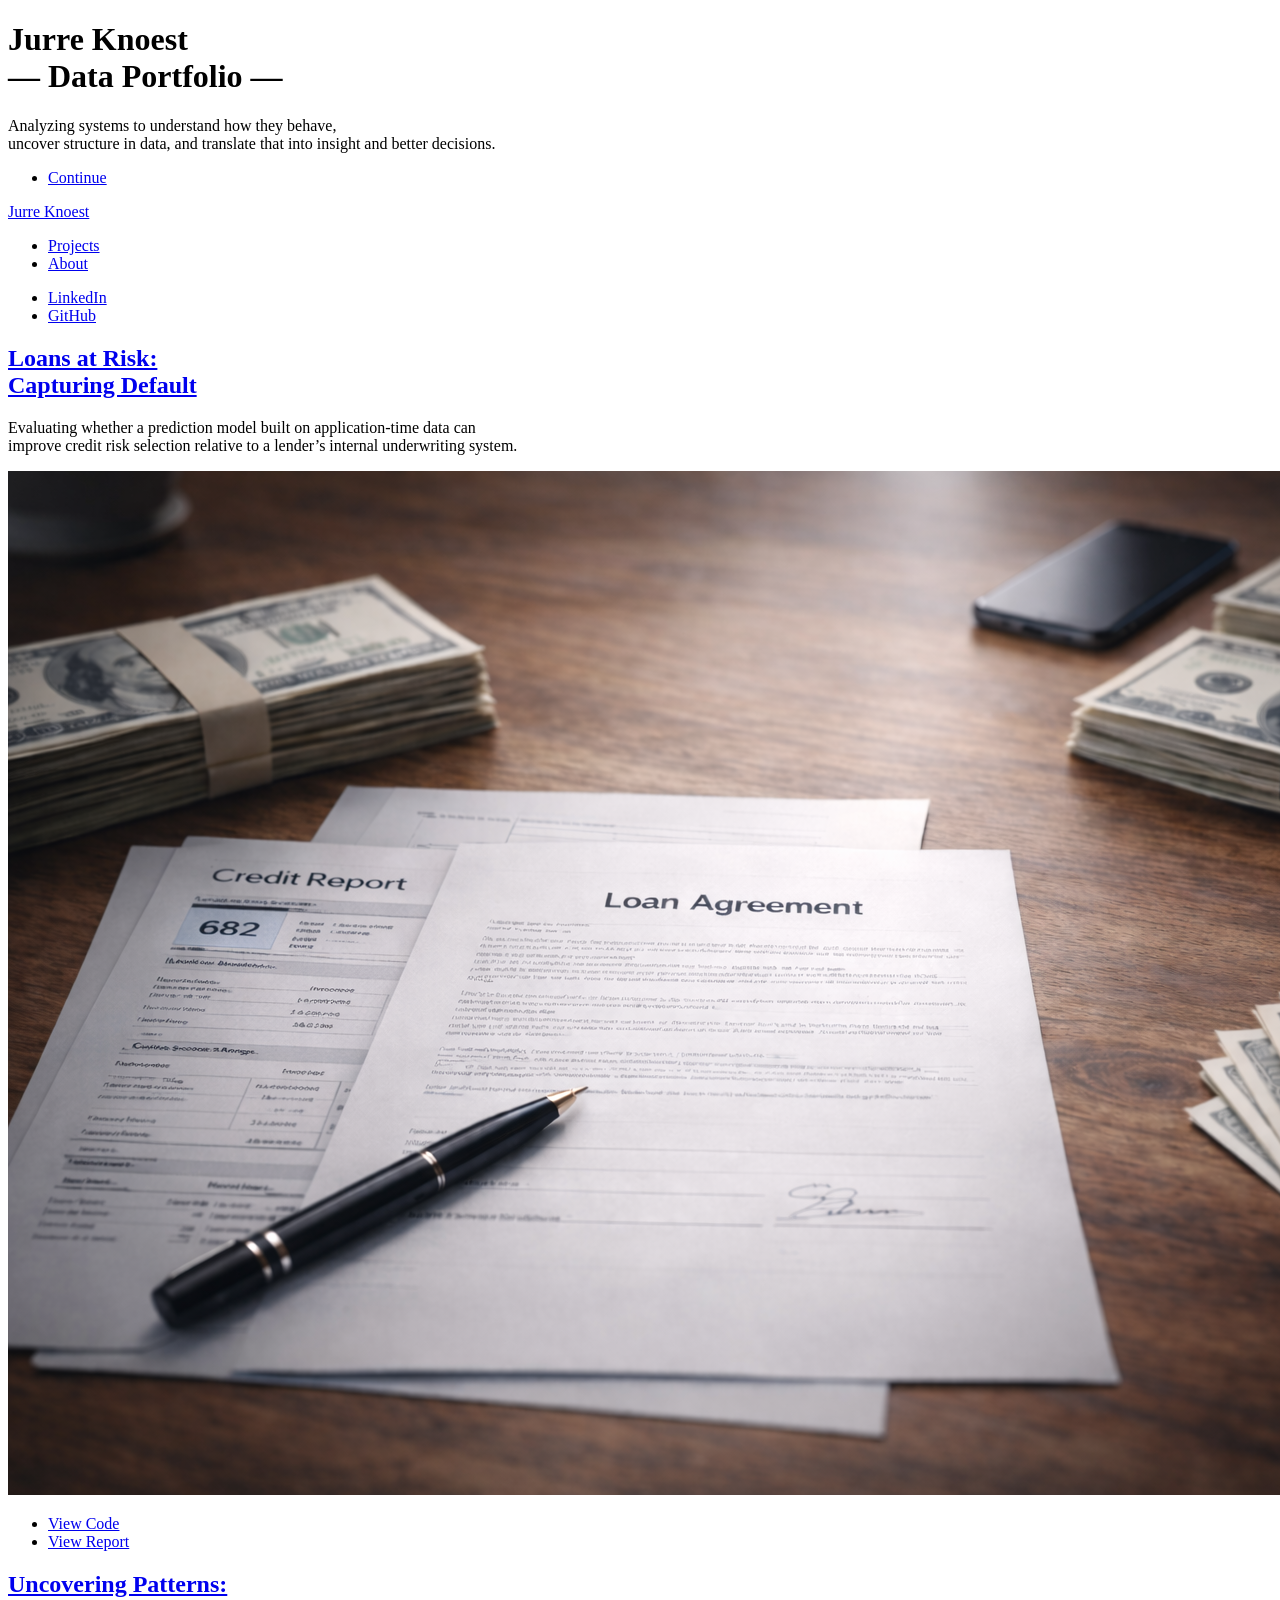
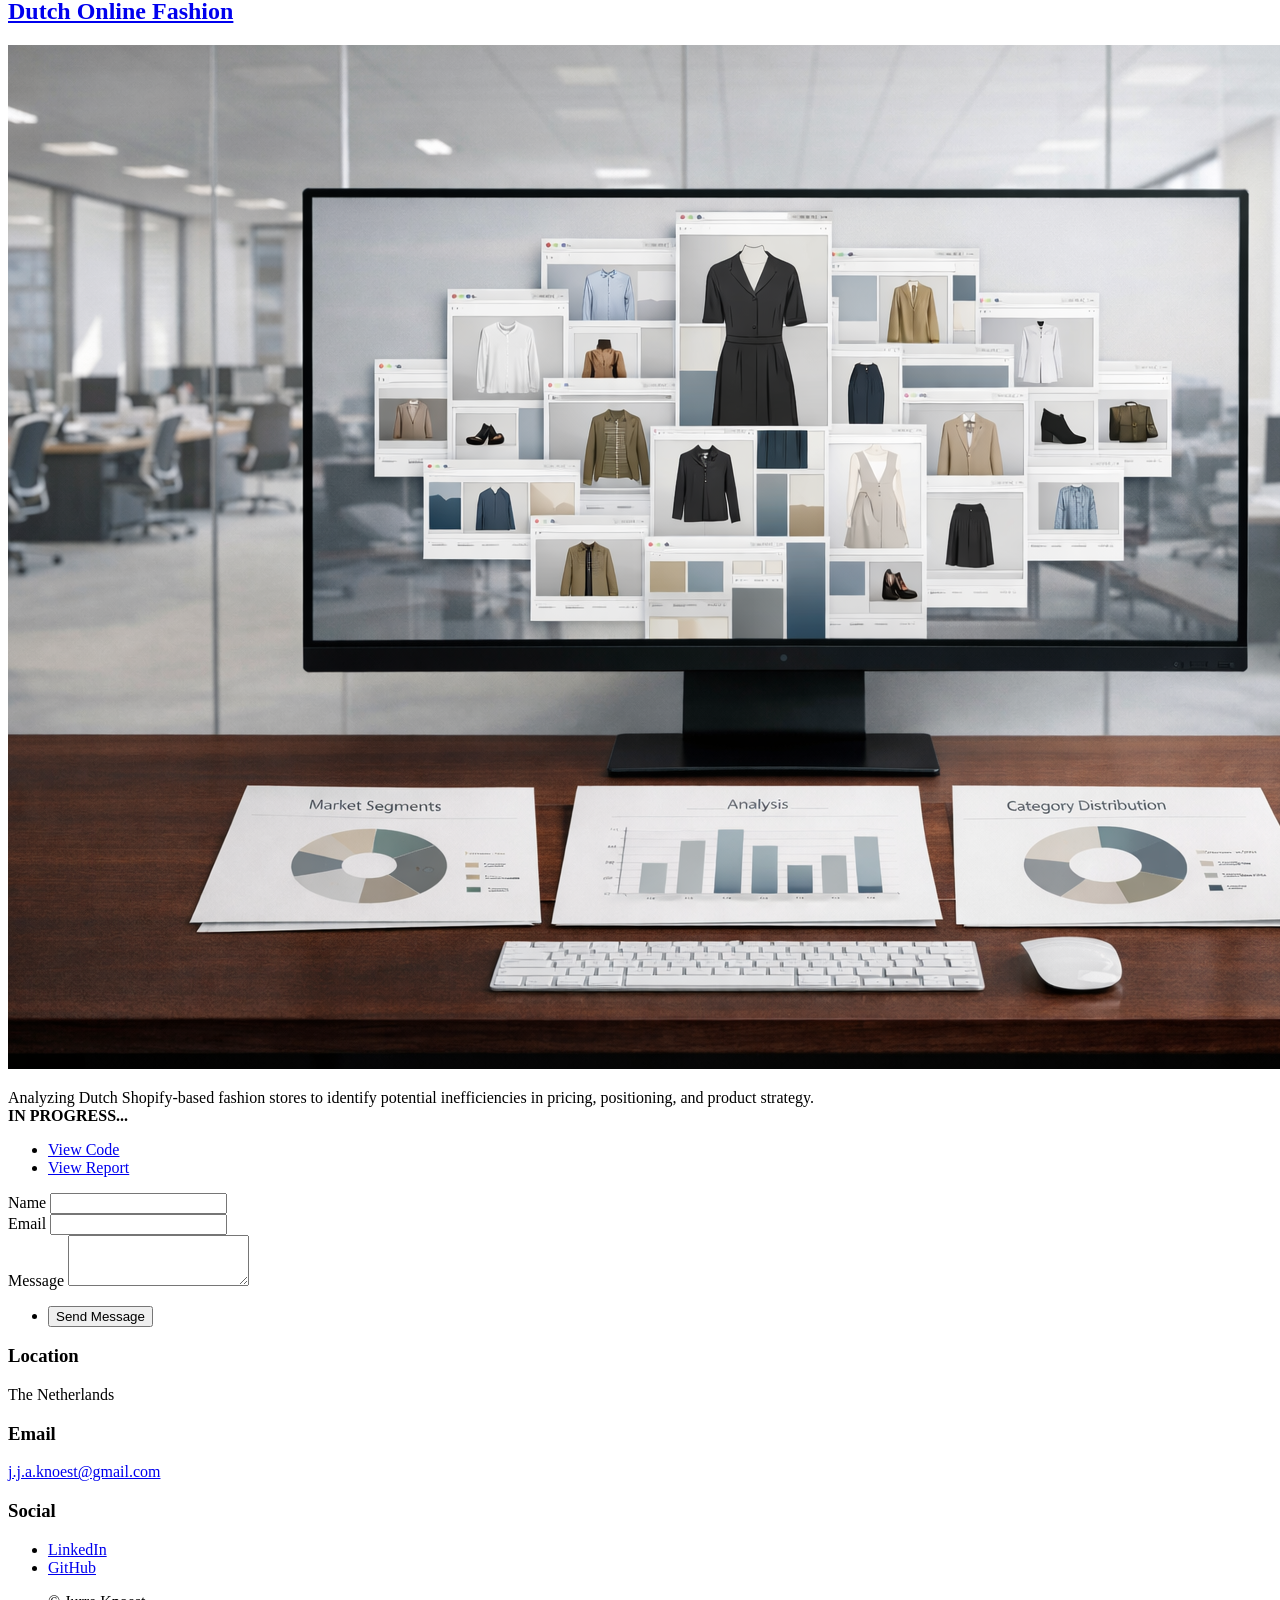
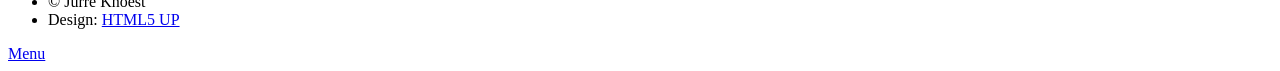
==== index.html @ 319e96a6 "Add files via upload Initial Commit" ====
<!DOCTYPE HTML>
<!--
	Massively by HTML5 UP
	html5up.net | @ajlkn
	Free for personal and commercial use under the CCA 3.0 license (html5up.net/license)
-->
<html>
	<head>
		<title>Jurre Knoest Data Portfolio</title>
		<meta charset="utf-8" />
		<meta name="viewport" content="width=device-width, initial-scale=1, user-scalable=no" />
		<link rel="stylesheet" href="assets/css/main.css" />
		<noscript><link rel="stylesheet" href="assets/css/noscript.css" /></noscript>
	</head>
	<body class="is-preload">

		<!-- Wrapper -->
		<div id="wrapper" class="fade-in">

			<!-- Intro -->
			<div id="intro">
				<h1>Jurre Knoest<br />
				— Data Portfolio —</h1>
				<p>
					Analyzing systems to understand how they behave,<br />
					uncover structure in data, and translate that into insight and better decisions.
				</p>
				<ul class="actions">
					<li>
						<a href="#header" class="button icon solid solo fa-arrow-down scrolly">
							Continue
						</a>
					</li>
				</ul>
			</div>

			<!-- Header -->
			<header id="header">
				<a href="index.html" class="logo">Jurre Knoest</a>
			</header>

			<!-- Nav -->
			<nav id="nav">
				<ul class="links">
					<li class="active"><a href="index.html">Projects</a></li>
					<li><a href="generic.html">About</a></li>
				</ul>
				<ul class="icons">
					<li><a href="https://www.linkedin.com/in/jurre-knoest/" class="icon brands alt fa-linkedin"><span class="label">LinkedIn</span></a></li>
					<li><a href="https://github.com/Mister-Sippi" class="icon brands alt fa-github"><span class="label">GitHub</span></a></li>
				</ul>
			</nav>

			<!-- Main -->
			<div id="main">

				<!-- Featured Post -->
				<article class="post featured">
					<header class="major">
						<h2><a href="#">Loans at Risk:<br />
						Capturing Default</a></h2>
						<p>
							Evaluating whether a prediction model built on application-time data can <br />
							improve credit risk selection relative to a lender’s internal underwriting system.
						</p>
					</header>
					<a href="#" class="image main"><img src="images/loans_at_risk.png" alt="Loans at Risk project preview" /></a>
					<ul class="actions special">
						<li><a href="https://github.com/Mister-Sippi/loans-at-risk-capturing-default" class="button large">View Code</a></li>
						<li><a href="https://github.com/Mister-Sippi/loans-at-risk-capturing-default/blob/main/reports/loans_at_risk_capturing_default_report.pdf" class="button large">View Report</a></li>
					</ul>
				</article>

				<!-- Posts -->
				<section class="posts">
					<article>
						<header>
							<h2><a href="#">Uncovering Patterns:<br />
							Dutch Online Fashion</a></h2>
						</header>
						<a href="#" class="image fit"><img src="images/uncovering_patterns_dutch_online_fashion.png" alt="Dutch online fashion project preview" /></a>
						<p>
							Analyzing Dutch Shopify-based fashion stores to identify potential inefficiencies in pricing, positioning, and product strategy.<br />
							<strong>IN PROGRESS...</strong>
						</p>
						<ul class="actions special">
							<li><a href="#" class="button large">View Code</a></li>
							<li><a href="#" class="button large">View Report</a></li>
						</ul>
					</article>
				</section>

			</div>

			<!-- Footer -->
			<footer id="footer">
				<section>
					<form method="post" action="#">
						<div class="fields">
							<div class="field">
								<label for="name">Name</label>
								<input type="text" name="name" id="name" />
							</div>
							<div class="field">
								<label for="email">Email</label>
								<input type="text" name="email" id="email" />
							</div>
							<div class="field">
								<label for="message">Message</label>
								<textarea name="message" id="message" rows="3"></textarea>
							</div>
						</div>
						<ul class="actions">
							<li><input type="submit" value="Send Message" /></li>
						</ul>
					</form>
				</section>
				<section class="split contact">
					<section class="alt">
						<h3>Location</h3>
						<p>The Netherlands</p>
					</section>
					<section>
						<h3>Email</h3>
						<p><a href="mailto:j.j.a.knoest@gmail.com">j.j.a.knoest@gmail.com</a></p>
					</section>
					<section>
						<h3>Social</h3>
						<ul class="icons alt">
							<li><a href="https://www.linkedin.com/in/jurre-knoest/" class="icon brands alt fa-linkedin"><span class="label">LinkedIn</span></a></li>
							<li><a href="https://github.com/Mister-Sippi" class="icon brands alt fa-github"><span class="label">GitHub</span></a></li>
						</ul>
					</section>
				</section>
			</footer>

			<!-- Copyright -->
			<div id="copyright">
				<ul>
					<li>&copy; Jurre Knoest</li>
					<li>Design: <a href="https://html5up.net">HTML5 UP</a></li>
				</ul>
			</div>

		</div>

		<!-- Scripts -->
		<script src="assets/js/jquery.min.js"></script>
		<script src="assets/js/jquery.scrollex.min.js"></script>
		<script src="assets/js/jquery.scrolly.min.js"></script>
		<script src="assets/js/browser.min.js"></script>
		<script src="assets/js/breakpoints.min.js"></script>
		<script src="assets/js/util.js"></script>
		<script src="assets/js/main.js"></script>

	</body>
</html>
---- assets/css/main.css ----
@import url(fontawesome-all.min.css);
@import url("https://fonts.googleapis.com/css?family=Merriweather:300,700,300italic,700italic|Source+Sans+Pro:900");

/*
	Massively by HTML5 UP
	html5up.net | @ajlkn
	Free for personal and commercial use under the CCA 3.0 license (html5up.net/license)
*/

html, body, div, span, applet, object,
iframe, h1, h2, h3, h4, h5, h6, p, blockquote,
pre, a, abbr, acronym, address, big, cite,
code, del, dfn, em, img, ins, kbd, q, s, samp,
small, strike, strong, sub, sup, tt, var, b,
u, i, center, dl, dt, dd, ol, ul, li, fieldset,
form, label, legend, table, caption, tbody,
tfoot, thead, tr, th, td, article, aside,
canvas, details, embed, figure, figcaption,
footer, header, hgroup, menu, nav, output, ruby,
section, summary, time, mark, audio, video {
	margin: 0;
	padding: 0;
	border: 0;
	font-size: 100%;
	font: inherit;
	vertical-align: baseline;}

article, aside, details, figcaption, figure,
footer, header, hgroup, menu, nav, section {
	display: block;}

body {
	line-height: 1;
}

ol, ul {
	list-style: none;
}

blockquote, q {
	quotes: none;
}

	blockquote:before, blockquote:after, q:before, q:after {
		content: '';
		content: none;
	}

table {
	border-collapse: collapse;
	border-spacing: 0;
}

body {
	-webkit-text-size-adjust: none;
}

mark {
	background-color: transparent;
	color: inherit;
}

input::-moz-focus-inner {
	border: 0;
	padding: 0;
}

input, select, textarea {
	-moz-appearance: none;
	-webkit-appearance: none;
	-ms-appearance: none;
	appearance: none;
}

/* Basic */

	@-ms-viewport {
		width: device-width;
	}

	body {
		-ms-overflow-style: scrollbar;
	}

	@media screen and (max-width: 480px) {

		html, body {
			min-width: 320px;
		}

	}

	html {
		box-sizing: border-box;
	}

	*, *:before, *:after {
		box-sizing: inherit;
	}

	body {
		background-color: #1e252d;
	}

		body.is-preload *, body.is-preload *:before, body.is-preload *:after {
			-moz-animation: none !important;
			-webkit-animation: none !important;
			-ms-animation: none !important;
			animation: none !important;
			-moz-transition: none !important;
			-webkit-transition: none !important;
			-ms-transition: none !important;
			transition: none !important;
		}

/* Type */

	html {
		font-size: 16pt;
	}

		@media screen and (max-width: 1680px) {

			html {
				font-size: 12pt;
			}

		}

		@media screen and (max-width: 1280px) {

			html {
				font-size: 11pt;
			}

		}

		@media screen and (max-width: 360px) {

			html {
				font-size: 10pt;
			}

		}

	body {
		color: #212931;
	}

	body, input, select, textarea {
		font-family: "Merriweather", Georgia, serif;
		font-weight: 300;
		font-size: 1rem;
		line-height: 2.375;
	}

	a {
		-moz-transition: color 0.2s ease-in-out, background-color 0.2s ease-in-out, border-color 0.2s ease-in-out, box-shadow 0.2s ease-in-out;
		-webkit-transition: color 0.2s ease-in-out, background-color 0.2s ease-in-out, border-color 0.2s ease-in-out, box-shadow 0.2s ease-in-out;
		-ms-transition: color 0.2s ease-in-out, background-color 0.2s ease-in-out, border-color 0.2s ease-in-out, box-shadow 0.2s ease-in-out;
		transition: color 0.2s ease-in-out, background-color 0.2s ease-in-out, border-color 0.2s ease-in-out, box-shadow 0.2s ease-in-out;
		border-bottom: dotted 1px;
		text-decoration: none;
	}

		a:hover {
			border-bottom-color: transparent;
		}

	strong, b {
		font-weight: 600;
	}

	em, i {
		font-style: italic;
	}

	p {
		text-align: justify;
		margin: 0 0 2rem 0;
	}

	h1, h2, h3, h4, h5, h6 {
		font-family: "Source Sans Pro", Helvetica, sans-serif;
		font-weight: 900;
		line-height: 1.5;
		letter-spacing: 0.075em;
		text-transform: uppercase;
		margin: 0 0 1rem 0;
	}

		h1 a, h2 a, h3 a, h4 a, h5 a, h6 a {
			border-bottom: 0;
			color: inherit;
			text-decoration: none;
		}

	h1 {
		font-size: 4rem;
		line-height: 1.1;
		margin: 0 0 2rem 0;
	}

	h2 {
		font-size: 1.75rem;
		line-height: 1.3;
		margin: 0 0 1.5rem 0;
	}

	h3 {
		font-size: 1.25rem;
		margin: 0 0 1.5rem 0;
	}

	h4 {
		font-size: 1rem;
	}

	h5 {
		font-size: 0.9rem;
	}

	h6 {
		font-size: 0.8rem;
	}

	sub {
		font-size: 0.8rem;
		position: relative;
		top: 0.5rem;
	}

	sup {
		font-size: 0.8rem;
		position: relative;
		top: -0.5rem;
	}

	blockquote {
		border-left: solid 4px;
		font-style: italic;
		margin: 0 0 2rem 0;
		padding: 0.5rem 0 0.5rem 2rem;
	}

	code {
		border: solid 2px;
		font-family: "Courier New", monospace;
		font-size: 0.9rem;
		margin: 0 0.25rem;
		padding: 0.25rem 0.65rem;
	}

	pre {
		-webkit-overflow-scrolling: touch;
		font-family: "Courier New", monospace;
		font-size: 0.9rem;
		margin: 0 0 2rem 0;
	}

		pre code {
			display: block;
			line-height: 1.75;
			padding: 1rem 1.5rem;
			overflow-x: auto;
		}

	hr {
		border: 0;
		border-bottom: solid 2px;
		margin: 3rem 0;
	}

		hr.major {
			margin: 5rem 0;
		}

	.align-left {
		text-align: left;
	}

	.align-center {
		text-align: center;
	}

	.align-right {
		text-align: right;
	}

	input, select, textarea {
		color: #212931;
	}

	a {
		color: #212931;
		border-bottom-color: rgba(33, 41, 49, 0.5);
	}

		a:hover {
			border-bottom-color: transparent;
			color: #18bfef !important;
		}

	strong, b {
		color: #212931;
	}

	h1, h2, h3, h4, h5, h6 {
		color: #212931;
	}

	blockquote {
		border-left-color: #eeeeee;
	}

	code {
		background: rgba(220, 220, 220, 0.25);
		border-color: #eeeeee;
	}

	hr {
		border-bottom-color: #eeeeee;
	}

/* Row */

	.row {
		display: flex;
		flex-wrap: wrap;
		box-sizing: border-box;
		align-items: stretch;
	}

		.row > * {
			box-sizing: border-box;
		}

		.row.gtr-uniform > * > :last-child {
			margin-bottom: 0;
		}

		.row.aln-left {
			justify-content: flex-start;
		}

		.row.aln-center {
			justify-content: center;
		}

		.row.aln-right {
			justify-content: flex-end;
		}

		.row.aln-top {
			align-items: flex-start;
		}

		.row.aln-middle {
			align-items: center;
		}

		.row.aln-bottom {
			align-items: flex-end;
		}

		.row > .imp {
			order: -1;
		}

		.row > .col-1 {
			width: 8.33333%;
		}

		.row > .off-1 {
			margin-left: 8.33333%;
		}

		.row > .col-2 {
			width: 16.66667%;
		}

		.row > .off-2 {
			margin-left: 16.66667%;
		}

		.row > .col-3 {
			width: 25%;
		}

		.row > .off-3 {
			margin-left: 25%;
		}

		.row > .col-4 {
			width: 33.33333%;
		}

		.row > .off-4 {
			margin-left: 33.33333%;
		}

		.row > .col-5 {
			width: 41.66667%;
		}

		.row > .off-5 {
			margin-left: 41.66667%;
		}

		.row > .col-6 {
			width: 50%;
		}

		.row > .off-6 {
			margin-left: 50%;
		}

		.row > .col-7 {
			width: 58.33333%;
		}

		.row > .off-7 {
			margin-left: 58.33333%;
		}

		.row > .col-8 {
			width: 66.66667%;
		}

		.row > .off-8 {
			margin-left: 66.66667%;
		}

		.row > .col-9 {
			width: 75%;
		}

		.row > .off-9 {
			margin-left: 75%;
		}

		.row > .col-10 {
			width: 83.33333%;
		}

		.row > .off-10 {
			margin-left: 83.33333%;
		}

		.row > .col-11 {
			width: 91.66667%;
		}

		.row > .off-11 {
			margin-left: 91.66667%;
		}

		.row > .col-12 {
			width: 100%;
		}

		.row > .off-12 {
			margin-left: 100%;
		}

		.row.gtr-0 {
			margin-top: 0;
			margin-left: 0rem;
		}

			.row.gtr-0 > * {
				padding: 0 0 0 0rem;
			}

			.row.gtr-0.gtr-uniform {
				margin-top: 0rem;
			}

				.row.gtr-0.gtr-uniform > * {
					padding-top: 0rem;
				}

		.row.gtr-25 {
			margin-top: 0;
			margin-left: -0.375rem;
		}

			.row.gtr-25 > * {
				padding: 0 0 0 0.375rem;
			}

			.row.gtr-25.gtr-uniform {
				margin-top: -0.375rem;
			}

				.row.gtr-25.gtr-uniform > * {
					padding-top: 0.375rem;
				}

		.row.gtr-50 {
			margin-top: 0;
			margin-left: -0.75rem;
		}

			.row.gtr-50 > * {
				padding: 0 0 0 0.75rem;
			}

			.row.gtr-50.gtr-uniform {
				margin-top: -0.75rem;
			}

				.row.gtr-50.gtr-uniform > * {
					padding-top: 0.75rem;
				}

		.row {
			margin-top: 0;
			margin-left: -1.5rem;
		}

			.row > * {
				padding: 0 0 0 1.5rem;
			}

			.row.gtr-uniform {
				margin-top: -1.5rem;
			}

				.row.gtr-uniform > * {
					padding-top: 1.5rem;
				}

		.row.gtr-150 {
			margin-top: 0;
			margin-left: -2.25rem;
		}

			.row.gtr-150 > * {
				padding: 0 0 0 2.25rem;
			}

			.row.gtr-150.gtr-uniform {
				margin-top: -2.25rem;
			}

				.row.gtr-150.gtr-uniform > * {
					padding-top: 2.25rem;
				}

		.row.gtr-200 {
			margin-top: 0;
			margin-left: -3rem;
		}

			.row.gtr-200 > * {
				padding: 0 0 0 3rem;
			}

			.row.gtr-200.gtr-uniform {
				margin-top: -3rem;
			}

				.row.gtr-200.gtr-uniform > * {
					padding-top: 3rem;
				}

		@media screen and (max-width: 1680px) {

			.row {
				display: flex;
				flex-wrap: wrap;
				box-sizing: border-box;
				align-items: stretch;
			}

				.row > * {
					box-sizing: border-box;
				}

				.row.gtr-uniform > * > :last-child {
					margin-bottom: 0;
				}

				.row.aln-left {
					justify-content: flex-start;
				}

				.row.aln-center {
					justify-content: center;
				}

				.row.aln-right {
					justify-content: flex-end;
				}

				.row.aln-top {
					align-items: flex-start;
				}

				.row.aln-middle {
					align-items: center;
				}

				.row.aln-bottom {
					align-items: flex-end;
				}

				.row > .imp-xlarge {
					order: -1;
				}

				.row > .col-1-xlarge {
					width: 8.33333%;
				}

				.row > .off-1-xlarge {
					margin-left: 8.33333%;
				}

				.row > .col-2-xlarge {
					width: 16.66667%;
				}

				.row > .off-2-xlarge {
					margin-left: 16.66667%;
				}

				.row > .col-3-xlarge {
					width: 25%;
				}

				.row > .off-3-xlarge {
					margin-left: 25%;
				}

				.row > .col-4-xlarge {
					width: 33.33333%;
				}

				.row > .off-4-xlarge {
					margin-left: 33.33333%;
				}

				.row > .col-5-xlarge {
					width: 41.66667%;
				}

				.row > .off-5-xlarge {
					margin-left: 41.66667%;
				}

				.row > .col-6-xlarge {
					width: 50%;
				}

				.row > .off-6-xlarge {
					margin-left: 50%;
				}

				.row > .col-7-xlarge {
					width: 58.33333%;
				}

				.row > .off-7-xlarge {
					margin-left: 58.33333%;
				}

				.row > .col-8-xlarge {
					width: 66.66667%;
				}

				.row > .off-8-xlarge {
					margin-left: 66.66667%;
				}

				.row > .col-9-xlarge {
					width: 75%;
				}

				.row > .off-9-xlarge {
					margin-left: 75%;
				}

				.row > .col-10-xlarge {
					width: 83.33333%;
				}

				.row > .off-10-xlarge {
					margin-left: 83.33333%;
				}

				.row > .col-11-xlarge {
					width: 91.66667%;
				}

				.row > .off-11-xlarge {
					margin-left: 91.66667%;
				}

				.row > .col-12-xlarge {
					width: 100%;
				}

				.row > .off-12-xlarge {
					margin-left: 100%;
				}

				.row.gtr-0 {
					margin-top: 0;
					margin-left: 0rem;
				}

					.row.gtr-0 > * {
						padding: 0 0 0 0rem;
					}

					.row.gtr-0.gtr-uniform {
						margin-top: 0rem;
					}

						.row.gtr-0.gtr-uniform > * {
							padding-top: 0rem;
						}

				.row.gtr-25 {
					margin-top: 0;
					margin-left: -0.375rem;
				}

					.row.gtr-25 > * {
						padding: 0 0 0 0.375rem;
					}

					.row.gtr-25.gtr-uniform {
						margin-top: -0.375rem;
					}

						.row.gtr-25.gtr-uniform > * {
							padding-top: 0.375rem;
						}

				.row.gtr-50 {
					margin-top: 0;
					margin-left: -0.75rem;
				}

					.row.gtr-50 > * {
						padding: 0 0 0 0.75rem;
					}

					.row.gtr-50.gtr-uniform {
						margin-top: -0.75rem;
					}

						.row.gtr-50.gtr-uniform > * {
							padding-top: 0.75rem;
						}

				.row {
					margin-top: 0;
					margin-left: -1.5rem;
				}

					.row > * {
						padding: 0 0 0 1.5rem;
					}

					.row.gtr-uniform {
						margin-top: -1.5rem;
					}

						.row.gtr-uniform > * {
							padding-top: 1.5rem;
						}

				.row.gtr-150 {
					margin-top: 0;
					margin-left: -2.25rem;
				}

					.row.gtr-150 > * {
						padding: 0 0 0 2.25rem;
					}

					.row.gtr-150.gtr-uniform {
						margin-top: -2.25rem;
					}

						.row.gtr-150.gtr-uniform > * {
							padding-top: 2.25rem;
						}

				.row.gtr-200 {
					margin-top: 0;
					margin-left: -3rem;
				}

					.row.gtr-200 > * {
						padding: 0 0 0 3rem;
					}

					.row.gtr-200.gtr-uniform {
						margin-top: -3rem;
					}

						.row.gtr-200.gtr-uniform > * {
							padding-top: 3rem;
						}

		}

		@media screen and (max-width: 1280px) {

			.row {
				display: flex;
				flex-wrap: wrap;
				box-sizing: border-box;
				align-items: stretch;
			}

				.row > * {
					box-sizing: border-box;
				}

				.row.gtr-uniform > * > :last-child {
					margin-bottom: 0;
				}

				.row.aln-left {
					justify-content: flex-start;
				}

				.row.aln-center {
					justify-content: center;
				}

				.row.aln-right {
					justify-content: flex-end;
				}

				.row.aln-top {
					align-items: flex-start;
				}

				.row.aln-middle {
					align-items: center;
				}

				.row.aln-bottom {
					align-items: flex-end;
				}

				.row > .imp-large {
					order: -1;
				}

				.row > .col-1-large {
					width: 8.33333%;
				}

				.row > .off-1-large {
					margin-left: 8.33333%;
				}

				.row > .col-2-large {
					width: 16.66667%;
				}

				.row > .off-2-large {
					margin-left: 16.66667%;
				}

				.row > .col-3-large {
					width: 25%;
				}

				.row > .off-3-large {
					margin-left: 25%;
				}

				.row > .col-4-large {
					width: 33.33333%;
				}

				.row > .off-4-large {
					margin-left: 33.33333%;
				}

				.row > .col-5-large {
					width: 41.66667%;
				}

				.row > .off-5-large {
					margin-left: 41.66667%;
				}

				.row > .col-6-large {
					width: 50%;
				}

				.row > .off-6-large {
					margin-left: 50%;
				}

				.row > .col-7-large {
					width: 58.33333%;
				}

				.row > .off-7-large {
					margin-left: 58.33333%;
				}

				.row > .col-8-large {
					width: 66.66667%;
				}

				.row > .off-8-large {
					margin-left: 66.66667%;
				}

				.row > .col-9-large {
					width: 75%;
				}

				.row > .off-9-large {
					margin-left: 75%;
				}

				.row > .col-10-large {
					width: 83.33333%;
				}

				.row > .off-10-large {
					margin-left: 83.33333%;
				}

				.row > .col-11-large {
					width: 91.66667%;
				}

				.row > .off-11-large {
					margin-left: 91.66667%;
				}

				.row > .col-12-large {
					width: 100%;
				}

				.row > .off-12-large {
					margin-left: 100%;
				}

				.row.gtr-0 {
					margin-top: 0;
					margin-left: 0rem;
				}

					.row.gtr-0 > * {
						padding: 0 0 0 0rem;
					}

					.row.gtr-0.gtr-uniform {
						margin-top: 0rem;
					}

						.row.gtr-0.gtr-uniform > * {
							padding-top: 0rem;
						}

				.row.gtr-25 {
					margin-top: 0;
					margin-left: -0.375rem;
				}

					.row.gtr-25 > * {
						padding: 0 0 0 0.375rem;
					}

					.row.gtr-25.gtr-uniform {
						margin-top: -0.375rem;
					}

						.row.gtr-25.gtr-uniform > * {
							padding-top: 0.375rem;
						}

				.row.gtr-50 {
					margin-top: 0;
					margin-left: -0.75rem;
				}

					.row.gtr-50 > * {
						padding: 0 0 0 0.75rem;
					}

					.row.gtr-50.gtr-uniform {
						margin-top: -0.75rem;
					}

						.row.gtr-50.gtr-uniform > * {
							padding-top: 0.75rem;
						}

				.row {
					margin-top: 0;
					margin-left: -1.5rem;
				}

					.row > * {
						padding: 0 0 0 1.5rem;
					}

					.row.gtr-uniform {
						margin-top: -1.5rem;
					}

						.row.gtr-uniform > * {
							padding-top: 1.5rem;
						}

				.row.gtr-150 {
					margin-top: 0;
					margin-left: -2.25rem;
				}

					.row.gtr-150 > * {
						padding: 0 0 0 2.25rem;
					}

					.row.gtr-150.gtr-uniform {
						margin-top: -2.25rem;
					}

						.row.gtr-150.gtr-uniform > * {
							padding-top: 2.25rem;
						}

				.row.gtr-200 {
					margin-top: 0;
					margin-left: -3rem;
				}

					.row.gtr-200 > * {
						padding: 0 0 0 3rem;
					}

					.row.gtr-200.gtr-uniform {
						margin-top: -3rem;
					}

						.row.gtr-200.gtr-uniform > * {
							padding-top: 3rem;
						}

		}

		@media screen and (max-width: 980px) {

			.row {
				display: flex;
				flex-wrap: wrap;
				box-sizing: border-box;
				align-items: stretch;
			}

				.row > * {
					box-sizing: border-box;
				}

				.row.gtr-uniform > * > :last-child {
					margin-bottom: 0;
				}

				.row.aln-left {
					justify-content: flex-start;
				}

				.row.aln-center {
					justify-content: center;
				}

				.row.aln-right {
					justify-content: flex-end;
				}

				.row.aln-top {
					align-items: flex-start;
				}

				.row.aln-middle {
					align-items: center;
				}

				.row.aln-bottom {
					align-items: flex-end;
				}

				.row > .imp-medium {
					order: -1;
				}

				.row > .col-1-medium {
					width: 8.33333%;
				}

				.row > .off-1-medium {
					margin-left: 8.33333%;
				}

				.row > .col-2-medium {
					width: 16.66667%;
				}

				.row > .off-2-medium {
					margin-left: 16.66667%;
				}

				.row > .col-3-medium {
					width: 25%;
				}

				.row > .off-3-medium {
					margin-left: 25%;
				}

				.row > .col-4-medium {
					width: 33.33333%;
				}

				.row > .off-4-medium {
					margin-left: 33.33333%;
				}

				.row > .col-5-medium {
					width: 41.66667%;
				}

				.row > .off-5-medium {
					margin-left: 41.66667%;
				}

				.row > .col-6-medium {
					width: 50%;
				}

				.row > .off-6-medium {
					margin-left: 50%;
				}

				.row > .col-7-medium {
					width: 58.33333%;
				}

				.row > .off-7-medium {
					margin-left: 58.33333%;
				}

				.row > .col-8-medium {
					width: 66.66667%;
				}

				.row > .off-8-medium {
					margin-left: 66.66667%;
				}

				.row > .col-9-medium {
					width: 75%;
				}

				.row > .off-9-medium {
					margin-left: 75%;
				}

				.row > .col-10-medium {
					width: 83.33333%;
				}

				.row > .off-10-medium {
					margin-left: 83.33333%;
				}

				.row > .col-11-medium {
					width: 91.66667%;
				}

				.row > .off-11-medium {
					margin-left: 91.66667%;
				}

				.row > .col-12-medium {
					width: 100%;
				}

				.row > .off-12-medium {
					margin-left: 100%;
				}

				.row.gtr-0 {
					margin-top: 0;
					margin-left: 0rem;
				}

					.row.gtr-0 > * {
						padding: 0 0 0 0rem;
					}

					.row.gtr-0.gtr-uniform {
						margin-top: 0rem;
					}

						.row.gtr-0.gtr-uniform > * {
							padding-top: 0rem;
						}

				.row.gtr-25 {
					margin-top: 0;
					margin-left: -0.375rem;
				}

					.row.gtr-25 > * {
						padding: 0 0 0 0.375rem;
					}

					.row.gtr-25.gtr-uniform {
						margin-top: -0.375rem;
					}

						.row.gtr-25.gtr-uniform > * {
							padding-top: 0.375rem;
						}

				.row.gtr-50 {
					margin-top: 0;
					margin-left: -0.75rem;
				}

					.row.gtr-50 > * {
						padding: 0 0 0 0.75rem;
					}

					.row.gtr-50.gtr-uniform {
						margin-top: -0.75rem;
					}

						.row.gtr-50.gtr-uniform > * {
							padding-top: 0.75rem;
						}

				.row {
					margin-top: 0;
					margin-left: -1.5rem;
				}

					.row > * {
						padding: 0 0 0 1.5rem;
					}

					.row.gtr-uniform {
						margin-top: -1.5rem;
					}

						.row.gtr-uniform > * {
							padding-top: 1.5rem;
						}

				.row.gtr-150 {
					margin-top: 0;
					margin-left: -2.25rem;
				}

					.row.gtr-150 > * {
						padding: 0 0 0 2.25rem;
					}

					.row.gtr-150.gtr-uniform {
						margin-top: -2.25rem;
					}

						.row.gtr-150.gtr-uniform > * {
							padding-top: 2.25rem;
						}

				.row.gtr-200 {
					margin-top: 0;
					margin-left: -3rem;
				}

					.row.gtr-200 > * {
						padding: 0 0 0 3rem;
					}

					.row.gtr-200.gtr-uniform {
						margin-top: -3rem;
					}

						.row.gtr-200.gtr-uniform > * {
							padding-top: 3rem;
						}

		}

		@media screen and (max-width: 736px) {

			.row {
				display: flex;
				flex-wrap: wrap;
				box-sizing: border-box;
				align-items: stretch;
			}

				.row > * {
					box-sizing: border-box;
				}

				.row.gtr-uniform > * > :last-child {
					margin-bottom: 0;
				}

				.row.aln-left {
					justify-content: flex-start;
				}

				.row.aln-center {
					justify-content: center;
				}

				.row.aln-right {
					justify-content: flex-end;
				}

				.row.aln-top {
					align-items: flex-start;
				}

				.row.aln-middle {
					align-items: center;
				}

				.row.aln-bottom {
					align-items: flex-end;
				}

				.row > .imp-small {
					order: -1;
				}

				.row > .col-1-small {
					width: 8.33333%;
				}

				.row > .off-1-small {
					margin-left: 8.33333%;
				}

				.row > .col-2-small {
					width: 16.66667%;
				}

				.row > .off-2-small {
					margin-left: 16.66667%;
				}

				.row > .col-3-small {
					width: 25%;
				}

				.row > .off-3-small {
					margin-left: 25%;
				}

				.row > .col-4-small {
					width: 33.33333%;
				}

				.row > .off-4-small {
					margin-left: 33.33333%;
				}

				.row > .col-5-small {
					width: 41.66667%;
				}

				.row > .off-5-small {
					margin-left: 41.66667%;
				}

				.row > .col-6-small {
					width: 50%;
				}

				.row > .off-6-small {
					margin-left: 50%;
				}

				.row > .col-7-small {
					width: 58.33333%;
				}

				.row > .off-7-small {
					margin-left: 58.33333%;
				}

				.row > .col-8-small {
					width: 66.66667%;
				}

				.row > .off-8-small {
					margin-left: 66.66667%;
				}

				.row > .col-9-small {
					width: 75%;
				}

				.row > .off-9-small {
					margin-left: 75%;
				}

				.row > .col-10-small {
					width: 83.33333%;
				}

				.row > .off-10-small {
					margin-left: 83.33333%;
				}

				.row > .col-11-small {
					width: 91.66667%;
				}

				.row > .off-11-small {
					margin-left: 91.66667%;
				}

				.row > .col-12-small {
					width: 100%;
				}

				.row > .off-12-small {
					margin-left: 100%;
				}

				.row.gtr-0 {
					margin-top: 0;
					margin-left: 0rem;
				}

					.row.gtr-0 > * {
						padding: 0 0 0 0rem;
					}

					.row.gtr-0.gtr-uniform {
						margin-top: 0rem;
					}

						.row.gtr-0.gtr-uniform > * {
							padding-top: 0rem;
						}

				.row.gtr-25 {
					margin-top: 0;
					margin-left: -0.375rem;
				}

					.row.gtr-25 > * {
						padding: 0 0 0 0.375rem;
					}

					.row.gtr-25.gtr-uniform {
						margin-top: -0.375rem;
					}

						.row.gtr-25.gtr-uniform > * {
							padding-top: 0.375rem;
						}

				.row.gtr-50 {
					margin-top: 0;
					margin-left: -0.75rem;
				}

					.row.gtr-50 > * {
						padding: 0 0 0 0.75rem;
					}

					.row.gtr-50.gtr-uniform {
						margin-top: -0.75rem;
					}

						.row.gtr-50.gtr-uniform > * {
							padding-top: 0.75rem;
						}

				.row {
					margin-top: 0;
					margin-left: -1.5rem;
				}

					.row > * {
						padding: 0 0 0 1.5rem;
					}

					.row.gtr-uniform {
						margin-top: -1.5rem;
					}

						.row.gtr-uniform > * {
							padding-top: 1.5rem;
						}

				.row.gtr-150 {
					margin-top: 0;
					margin-left: -2.25rem;
				}

					.row.gtr-150 > * {
						padding: 0 0 0 2.25rem;
					}

					.row.gtr-150.gtr-uniform {
						margin-top: -2.25rem;
					}

						.row.gtr-150.gtr-uniform > * {
							padding-top: 2.25rem;
						}

				.row.gtr-200 {
					margin-top: 0;
					margin-left: -3rem;
				}

					.row.gtr-200 > * {
						padding: 0 0 0 3rem;
					}

					.row.gtr-200.gtr-uniform {
						margin-top: -3rem;
					}

						.row.gtr-200.gtr-uniform > * {
							padding-top: 3rem;
						}

		}

		@media screen and (max-width: 480px) {

			.row {
				display: flex;
				flex-wrap: wrap;
				box-sizing: border-box;
				align-items: stretch;
			}

				.row > * {
					box-sizing: border-box;
				}

				.row.gtr-uniform > * > :last-child {
					margin-bottom: 0;
				}

				.row.aln-left {
					justify-content: flex-start;
				}

				.row.aln-center {
					justify-content: center;
				}

				.row.aln-right {
					justify-content: flex-end;
				}

				.row.aln-top {
					align-items: flex-start;
				}

				.row.aln-middle {
					align-items: center;
				}

				.row.aln-bottom {
					align-items: flex-end;
				}

				.row > .imp-xsmall {
					order: -1;
				}

				.row > .col-1-xsmall {
					width: 8.33333%;
				}

				.row > .off-1-xsmall {
					margin-left: 8.33333%;
				}

				.row > .col-2-xsmall {
					width: 16.66667%;
				}

				.row > .off-2-xsmall {
					margin-left: 16.66667%;
				}

				.row > .col-3-xsmall {
					width: 25%;
				}

				.row > .off-3-xsmall {
					margin-left: 25%;
				}

				.row > .col-4-xsmall {
					width: 33.33333%;
				}

				.row > .off-4-xsmall {
					margin-left: 33.33333%;
				}

				.row > .col-5-xsmall {
					width: 41.66667%;
				}

				.row > .off-5-xsmall {
					margin-left: 41.66667%;
				}

				.row > .col-6-xsmall {
					width: 50%;
				}

				.row > .off-6-xsmall {
					margin-left: 50%;
				}

				.row > .col-7-xsmall {
					width: 58.33333%;
				}

				.row > .off-7-xsmall {
					margin-left: 58.33333%;
				}

				.row > .col-8-xsmall {
					width: 66.66667%;
				}

				.row > .off-8-xsmall {
					margin-left: 66.66667%;
				}

				.row > .col-9-xsmall {
					width: 75%;
				}

				.row > .off-9-xsmall {
					margin-left: 75%;
				}

				.row > .col-10-xsmall {
					width: 83.33333%;
				}

				.row > .off-10-xsmall {
					margin-left: 83.33333%;
				}

				.row > .col-11-xsmall {
					width: 91.66667%;
				}

				.row > .off-11-xsmall {
					margin-left: 91.66667%;
				}

				.row > .col-12-xsmall {
					width: 100%;
				}

				.row > .off-12-xsmall {
					margin-left: 100%;
				}

				.row.gtr-0 {
					margin-top: 0;
					margin-left: 0rem;
				}

					.row.gtr-0 > * {
						padding: 0 0 0 0rem;
					}

					.row.gtr-0.gtr-uniform {
						margin-top: 0rem;
					}

						.row.gtr-0.gtr-uniform > * {
							padding-top: 0rem;
						}

				.row.gtr-25 {
					margin-top: 0;
					margin-left: -0.375rem;
				}

					.row.gtr-25 > * {
						padding: 0 0 0 0.375rem;
					}

					.row.gtr-25.gtr-uniform {
						margin-top: -0.375rem;
					}

						.row.gtr-25.gtr-uniform > * {
							padding-top: 0.375rem;
						}

				.row.gtr-50 {
					margin-top: 0;
					margin-left: -0.75rem;
				}

					.row.gtr-50 > * {
						padding: 0 0 0 0.75rem;
					}

					.row.gtr-50.gtr-uniform {
						margin-top: -0.75rem;
					}

						.row.gtr-50.gtr-uniform > * {
							padding-top: 0.75rem;
						}

				.row {
					margin-top: 0;
					margin-left: -1.5rem;
				}

					.row > * {
						padding: 0 0 0 1.5rem;
					}

					.row.gtr-uniform {
						margin-top: -1.5rem;
					}

						.row.gtr-uniform > * {
							padding-top: 1.5rem;
						}

				.row.gtr-150 {
					margin-top: 0;
					margin-left: -2.25rem;
				}

					.row.gtr-150 > * {
						padding: 0 0 0 2.25rem;
					}

					.row.gtr-150.gtr-uniform {
						margin-top: -2.25rem;
					}

						.row.gtr-150.gtr-uniform > * {
							padding-top: 2.25rem;
						}

				.row.gtr-200 {
					margin-top: 0;
					margin-left: -3rem;
				}

					.row.gtr-200 > * {
						padding: 0 0 0 3rem;
					}

					.row.gtr-200.gtr-uniform {
						margin-top: -3rem;
					}

						.row.gtr-200.gtr-uniform > * {
							padding-top: 3rem;
						}

		}

		@media screen and (max-width: 360px) {

			.row {
				display: flex;
				flex-wrap: wrap;
				box-sizing: border-box;
				align-items: stretch;
			}

				.row > * {
					box-sizing: border-box;
				}

				.row.gtr-uniform > * > :last-child {
					margin-bottom: 0;
				}

				.row.aln-left {
					justify-content: flex-start;
				}

				.row.aln-center {
					justify-content: center;
				}

				.row.aln-right {
					justify-content: flex-end;
				}

				.row.aln-top {
					align-items: flex-start;
				}

				.row.aln-middle {
					align-items: center;
				}

				.row.aln-bottom {
					align-items: flex-end;
				}

				.row > .imp-xxsmall {
					order: -1;
				}

				.row > .col-1-xxsmall {
					width: 8.33333%;
				}

				.row > .off-1-xxsmall {
					margin-left: 8.33333%;
				}

				.row > .col-2-xxsmall {
					width: 16.66667%;
				}

				.row > .off-2-xxsmall {
					margin-left: 16.66667%;
				}

				.row > .col-3-xxsmall {
					width: 25%;
				}

				.row > .off-3-xxsmall {
					margin-left: 25%;
				}

				.row > .col-4-xxsmall {
					width: 33.33333%;
				}

				.row > .off-4-xxsmall {
					margin-left: 33.33333%;
				}

				.row > .col-5-xxsmall {
					width: 41.66667%;
				}

				.row > .off-5-xxsmall {
					margin-left: 41.66667%;
				}

				.row > .col-6-xxsmall {
					width: 50%;
				}

				.row > .off-6-xxsmall {
					margin-left: 50%;
				}

				.row > .col-7-xxsmall {
					width: 58.33333%;
				}

				.row > .off-7-xxsmall {
					margin-left: 58.33333%;
				}

				.row > .col-8-xxsmall {
					width: 66.66667%;
				}

				.row > .off-8-xxsmall {
					margin-left: 66.66667%;
				}

				.row > .col-9-xxsmall {
					width: 75%;
				}

				.row > .off-9-xxsmall {
					margin-left: 75%;
				}

				.row > .col-10-xxsmall {
					width: 83.33333%;
				}

				.row > .off-10-xxsmall {
					margin-left: 83.33333%;
				}

				.row > .col-11-xxsmall {
					width: 91.66667%;
				}

				.row > .off-11-xxsmall {
					margin-left: 91.66667%;
				}

				.row > .col-12-xxsmall {
					width: 100%;
				}

				.row > .off-12-xxsmall {
					margin-left: 100%;
				}

				.row.gtr-0 {
					margin-top: 0;
					margin-left: 0rem;
				}

					.row.gtr-0 > * {
						padding: 0 0 0 0rem;
					}

					.row.gtr-0.gtr-uniform {
						margin-top: 0rem;
					}

						.row.gtr-0.gtr-uniform > * {
							padding-top: 0rem;
						}

				.row.gtr-25 {
					margin-top: 0;
					margin-left: -0.375rem;
				}

					.row.gtr-25 > * {
						padding: 0 0 0 0.375rem;
					}

					.row.gtr-25.gtr-uniform {
						margin-top: -0.375rem;
					}

						.row.gtr-25.gtr-uniform > * {
							padding-top: 0.375rem;
						}

				.row.gtr-50 {
					margin-top: 0;
					margin-left: -0.75rem;
				}

					.row.gtr-50 > * {
						padding: 0 0 0 0.75rem;
					}

					.row.gtr-50.gtr-uniform {
						margin-top: -0.75rem;
					}

						.row.gtr-50.gtr-uniform > * {
							padding-top: 0.75rem;
						}

				.row {
					margin-top: 0;
					margin-left: -1.5rem;
				}

					.row > * {
						padding: 0 0 0 1.5rem;
					}

					.row.gtr-uniform {
						margin-top: -1.5rem;
					}

						.row.gtr-uniform > * {
							padding-top: 1.5rem;
						}

				.row.gtr-150 {
					margin-top: 0;
					margin-left: -2.25rem;
				}

					.row.gtr-150 > * {
						padding: 0 0 0 2.25rem;
					}

					.row.gtr-150.gtr-uniform {
						margin-top: -2.25rem;
					}

						.row.gtr-150.gtr-uniform > * {
							padding-top: 2.25rem;
						}

				.row.gtr-200 {
					margin-top: 0;
					margin-left: -3rem;
				}

					.row.gtr-200 > * {
						padding: 0 0 0 3rem;
					}

					.row.gtr-200.gtr-uniform {
						margin-top: -3rem;
					}

						.row.gtr-200.gtr-uniform > * {
							padding-top: 3rem;
						}

		}

/* Box */

	.box {
		border: solid 2px;
		margin-bottom: 2rem;
		padding: 1.5rem;
	}

		.box > :last-child,
		.box > :last-child > :last-child,
		.box > :last-child > :last-child > :last-child {
			margin-bottom: 0;
		}

		.box.alt {
			border: 0;
			border-radius: 0;
			padding: 0;
		}

	.box {
		border-color: #eeeeee;
	}

/* Button */

	input[type="submit"],
	input[type="reset"],
	input[type="button"],
	button,
	.button {
		-moz-appearance: none;
		-webkit-appearance: none;
		-ms-appearance: none;
		appearance: none;
		-moz-transition: background-color 0.2s ease-in-out, box-shadow 0.2s ease-in-out, color 0.2s ease-in-out;
		-webkit-transition: background-color 0.2s ease-in-out, box-shadow 0.2s ease-in-out, color 0.2s ease-in-out;
		-ms-transition: background-color 0.2s ease-in-out, box-shadow 0.2s ease-in-out, color 0.2s ease-in-out;
		transition: background-color 0.2s ease-in-out, box-shadow 0.2s ease-in-out, color 0.2s ease-in-out;
		border: 0;
		border-radius: 0;
		cursor: pointer;
		display: inline-block;
		font-family: "Source Sans Pro", Helvetica, sans-serif;
		font-size: 0.8rem;
		font-weight: 900;
		letter-spacing: 0.075em;
		height: 3rem;
		line-height: 3rem;
		padding: 0 2rem;
		text-align: center;
		text-decoration: none;
		text-transform: uppercase;
		white-space: nowrap;
	}

		input[type="submit"].icon:before,
		input[type="reset"].icon:before,
		input[type="button"].icon:before,
		button.icon:before,
		.button.icon:before {
			margin-right: 0.5rem;
		}

		input[type="submit"].icon.solo,
		input[type="reset"].icon.solo,
		input[type="button"].icon.solo,
		button.icon.solo,
		.button.icon.solo {
			position: relative;
			width: 4rem;
			height: 4rem;
			line-height: 4rem;
			border-radius: 4rem;
			text-indent: 4rem;
			overflow: hidden;
			padding: 0;
			white-space: nowrap;
		}

			input[type="submit"].icon.solo:before,
			input[type="reset"].icon.solo:before,
			input[type="button"].icon.solo:before,
			button.icon.solo:before,
			.button.icon.solo:before {
				position: absolute;
				display: block;
				top: 0;
				left: 0;
				width: inherit;
				height: inherit;
				line-height: inherit;
				font-size: 1.25rem;
				margin-right: 0;
				text-align: center;
				text-indent: 0;
			}

		input[type="submit"].fit,
		input[type="reset"].fit,
		input[type="button"].fit,
		button.fit,
		.button.fit {
			width: 100%;
		}

		input[type="submit"].small,
		input[type="reset"].small,
		input[type="button"].small,
		button.small,
		.button.small {
			font-size: 0.7rem;
			height: 2.5rem;
			line-height: 2.5rem;
			padding: 0 1.5rem;
		}

		input[type="submit"].large,
		input[type="reset"].large,
		input[type="button"].large,
		button.large,
		.button.large {
			font-size: 0.9rem;
			height: 3.5rem;
			line-height: 3.5rem;
			padding: 0 2.75rem;
		}

		@media screen and (max-width: 980px) {

			input[type="submit"],
			input[type="reset"],
			input[type="button"],
			button,
			.button {
				font-size: 0.9rem;
				height: 3.25rem;
				line-height: 3.25rem;
			}

				input[type="submit"].large,
				input[type="reset"].large,
				input[type="button"].large,
				button.large,
				.button.large {
					font-size: 1rem;
					height: 3.75rem;
					line-height: 3.75rem;
				}

		}

		input[type="submit"].disabled, input[type="submit"]:disabled,
		input[type="reset"].disabled,
		input[type="reset"]:disabled,
		input[type="button"].disabled,
		input[type="button"]:disabled,
		button.disabled,
		button:disabled,
		.button.disabled,
		.button:disabled {
			pointer-events: none;
			opacity: 0.25;
		}

	input[type="submit"],
	input[type="reset"],
	input[type="button"],
	button,
	.button {
		background-color: transparent;
		box-shadow: inset 0 0 0 2px #212931;
		color: #212931 !important;
	}

		input[type="submit"]:hover,
		input[type="reset"]:hover,
		input[type="button"]:hover,
		button:hover,
		.button:hover {
			box-shadow: inset 0 0 0 2px #18bfef;
			color: #18bfef !important;
		}

		input[type="submit"].primary,
		input[type="reset"].primary,
		input[type="button"].primary,
		button.primary,
		.button.primary {
			background-color: #212931;
			box-shadow: none;
			color: #ffffff !important;
		}

			input[type="submit"].primary:hover,
			input[type="reset"].primary:hover,
			input[type="button"].primary:hover,
			button.primary:hover,
			.button.primary:hover {
				background-color: #18bfef;
			}

/* Form */

	form {
		margin: 0 0 2rem 0;
	}

		form > :last-child {
			margin-bottom: 0;
		}

		form > .fields {
			display: -moz-flex;
			display: -webkit-flex;
			display: -ms-flex;
			display: flex;
			-moz-flex-wrap: wrap;
			-webkit-flex-wrap: wrap;
			-ms-flex-wrap: wrap;
			flex-wrap: wrap;
			width: calc(100% + 3rem);
			margin: -1.5rem 0 2rem -1.5rem;
		}

			form > .fields > .field {
				-moz-flex-grow: 0;
				-webkit-flex-grow: 0;
				-ms-flex-grow: 0;
				flex-grow: 0;
				-moz-flex-shrink: 0;
				-webkit-flex-shrink: 0;
				-ms-flex-shrink: 0;
				flex-shrink: 0;
				padding: 1.5rem 0 0 1.5rem;
				width: calc(100% - 1.5rem);
			}

				form > .fields > .field.half {
					width: calc(50% - 0.75rem);
				}

				form > .fields > .field.third {
					width: calc(100%/3 - 0.5rem);
				}

				form > .fields > .field.quarter {
					width: calc(25% - 0.375rem);
				}

		@media screen and (max-width: 480px) {

			form > .fields {
				width: calc(100% + 3rem);
				margin: -1.5rem 0 2rem -1.5rem;
			}

				form > .fields > .field {
					padding: 1.5rem 0 0 1.5rem;
					width: calc(100% - 1.5rem);
				}

					form > .fields > .field.half {
						width: calc(100% - 1.5rem);
					}

					form > .fields > .field.third {
						width: calc(100% - 1.5rem);
					}

					form > .fields > .field.quarter {
						width: calc(100% - 1.5rem);
					}

		}

	label {
		display: block;
		font-family: "Source Sans Pro", Helvetica, sans-serif;
		font-weight: 900;
		line-height: 1.5;
		letter-spacing: 0.075em;
		font-size: 0.8rem;
		text-transform: uppercase;
		margin: 0 0 0.75rem 0;
	}

		@media screen and (max-width: 980px) {

			label {
				font-size: 0.9rem;
			}

		}

	input[type="text"],
	input[type="password"],
	input[type="email"],
	select,
	textarea {
		-moz-appearance: none;
		-webkit-appearance: none;
		-ms-appearance: none;
		appearance: none;
		background: transparent;
		border-radius: 0;
		border: solid 2px;
		color: inherit;
		display: block;
		outline: 0;
		padding: 0 1rem;
		text-decoration: none;
		width: 100%;
	}

		input[type="text"]:invalid,
		input[type="password"]:invalid,
		input[type="email"]:invalid,
		select:invalid,
		textarea:invalid {
			box-shadow: none;
		}

	select {
		background-size: 1.25rem;
		background-repeat: no-repeat;
		background-position: calc(100% - 1rem) center;
		height: 3rem;
		padding-right: 3rem;
		text-overflow: ellipsis;
	}

		select:focus::-ms-value {
			background-color: transparent;
		}

		select::-ms-expand {
			display: none;
		}

	input[type="text"],
	input[type="password"],
	input[type="email"],
	select {
		height: 3rem;
	}

	textarea {
		padding: 0.75rem 1rem;
	}

	input[type="checkbox"],
	input[type="radio"] {
		-moz-appearance: none;
		-webkit-appearance: none;
		-ms-appearance: none;
		appearance: none;
		display: block;
		float: left;
		margin-right: -2rem;
		opacity: 0;
		width: 1rem;
		z-index: -1;
	}

		input[type="checkbox"] + label,
		input[type="radio"] + label {
			text-decoration: none;
			cursor: pointer;
			display: inline-block;
			font-size: 1rem;
			letter-spacing: 0;
			font-family: "Merriweather", Georgia, serif;
			text-transform: none;
			font-weight: 300;
			padding-left: 2.8rem;
			padding-right: 1rem;
			position: relative;
		}

			input[type="checkbox"] + label:before,
			input[type="radio"] + label:before {
				-moz-osx-font-smoothing: grayscale;
				-webkit-font-smoothing: antialiased;
				display: inline-block;
				font-style: normal;
				font-variant: normal;
				text-rendering: auto;
				line-height: 1;
				text-transform: none !important;
				font-family: 'Font Awesome 5 Free';
				font-weight: 900;
			}

			input[type="checkbox"] + label:before,
			input[type="radio"] + label:before {
				border-radius: 0;
				border: solid 2px;
				content: '';
				display: inline-block;
				font-size: 0.8rem;
				height: 1.8rem;
				left: 0;
				line-height: 1.65rem;
				position: absolute;
				text-align: center;
				top: -0.125rem;
				width: 1.8rem;
			}

		input[type="checkbox"]:checked + label:before,
		input[type="radio"]:checked + label:before {
			content: '\f00c';
		}

	input[type="checkbox"] + label:before {
		border-radius: 0;
	}

	input[type="radio"] + label:before {
		border-radius: 100%;
	}

	::-webkit-input-placeholder {
		opacity: 1.0;
	}

	:-moz-placeholder {
		opacity: 1.0;
	}

	::-moz-placeholder {
		opacity: 1.0;
	}

	:-ms-input-placeholder {
		opacity: 1.0;
	}

	label {
		color: #212931;
	}

	input[type="text"],
	input[type="password"],
	input[type="email"],
	select,
	textarea {
		border-color: #eeeeee;
	}

		input[type="text"]:focus,
		input[type="password"]:focus,
		input[type="email"]:focus,
		select:focus,
		textarea:focus {
			border-color: #18bfef;
		}

	select {
		background-image: url("data:image/svg+xml;charset=utf8,%3Csvg xmlns='http://www.w3.org/2000/svg' width='40' height='40' preserveAspectRatio='none' viewBox='0 0 40 40'%3E%3Cpath d='M9.4,12.3l10.4,10.4l10.4-10.4c0.2-0.2,0.5-0.4,0.9-0.4c0.3,0,0.6,0.1,0.9,0.4l3.3,3.3c0.2,0.2,0.4,0.5,0.4,0.9 c0,0.4-0.1,0.6-0.4,0.9L20.7,31.9c-0.2,0.2-0.5,0.4-0.9,0.4c-0.3,0-0.6-0.1-0.9-0.4L4.3,17.3c-0.2-0.2-0.4-0.5-0.4-0.9 c0-0.4,0.1-0.6,0.4-0.9l3.3-3.3c0.2-0.2,0.5-0.4,0.9-0.4S9.1,12.1,9.4,12.3z' fill='%23eeeeee' /%3E%3C/svg%3E");
	}

		select option {
			background-color: #ffffff;
			color: #212931;
		}

	.select-wrapper:before {
		color: #eeeeee;
	}

	input[type="checkbox"] + label,
	input[type="radio"] + label {
		color: #212931;
	}

		input[type="checkbox"] + label:before,
		input[type="radio"] + label:before {
			border-color: #eeeeee;
		}

	input[type="checkbox"]:checked + label:before,
	input[type="radio"]:checked + label:before {
		background-color: #212931;
		border-color: #212931;
		color: #ffffff;
	}

	input[type="checkbox"]:focus + label:before,
	input[type="radio"]:focus + label:before {
		border-color: #18bfef;
	}

	::-webkit-input-placeholder {
		color: #909498 !important;
	}

	:-moz-placeholder {
		color: #909498 !important;
	}

	::-moz-placeholder {
		color: #909498 !important;
	}

	:-ms-input-placeholder {
		color: #909498 !important;
	}

	.formerize-placeholder {
		color: #909498 !important;
	}

/* Icon */

	.icon {
		text-decoration: none;
		border-bottom: none;
		position: relative;
	}

		.icon:before {
			-moz-osx-font-smoothing: grayscale;
			-webkit-font-smoothing: antialiased;
			display: inline-block;
			font-style: normal;
			font-variant: normal;
			text-rendering: auto;
			line-height: 1;
			text-transform: none !important;
			font-family: 'Font Awesome 5 Free';
			font-weight: 400;
		}

		.icon > .label {
			display: none;
		}

		.icon:before {
			line-height: inherit;
		}

		.icon.solid:before {
			font-weight: 900;
		}

		.icon.brands:before {
			font-family: 'Font Awesome 5 Brands';
		}

/* Image */

	.image {
		border: 0;
		display: inline-block;
		position: relative;
	}

		.image img {
			display: block;
		}

		.image.left, .image.right {
			max-width: 40%;
		}

			.image.left img, .image.right img {
				width: 100%;
			}

		.image.left {
			float: left;
			margin: 0 2rem 2rem 0;
			top: 0.75rem;
		}

		.image.right {
			float: right;
			margin: 0 0 2rem 2rem;
			top: 0.75rem;
		}

		.image.fit {
			display: block;
			margin: 2.5rem 0;
			width: 100%;
		}

			.image.fit:first-child {
				margin-top: 0;
			}

			.image.fit img {
				width: 100%;
			}

		.image.main {
			display: block;
			margin: 4rem 0;
			width: 100%;
		}

			.image.main:first-child {
				margin-top: 0;
			}

			.image.main img {
				width: 100%;
			}

		@media screen and (max-width: 736px) {

			.image.fit {
				margin: 2rem 0;
			}

			.image.main {
				margin: 2rem 0;
			}

		}

	a.image {
		overflow: hidden;
	}

		a.image img {
			-moz-transition: -moz-transform 0.2s ease-out;
			-webkit-transition: -webkit-transform 0.2s ease-out;
			-ms-transition: -ms-transform 0.2s ease-out;
			transition: transform 0.2s ease-out;
		}

		a.image:hover img {
			-moz-transform: scale(1.05);
			-webkit-transform: scale(1.05);
			-ms-transform: scale(1.05);
			transform: scale(1.05);
		}

/* Actions */

	ul.actions {
		display: -moz-flex;
		display: -webkit-flex;
		display: -ms-flex;
		display: flex;
		cursor: default;
		list-style: none;
		margin-left: -1rem;
		padding-left: 0;
	}

		ul.actions li {
			padding: 0 0 0 1rem;
			vertical-align: middle;
		}

		ul.actions.special {
			-moz-justify-content: center;
			-webkit-justify-content: center;
			-ms-justify-content: center;
			justify-content: center;
			width: 100%;
			margin-left: 0;
		}

			ul.actions.special li:first-child {
				padding-left: 0;
			}

		ul.actions.stacked {
			-moz-flex-direction: column;
			-webkit-flex-direction: column;
			-ms-flex-direction: column;
			flex-direction: column;
			margin-left: 0;
		}

			ul.actions.stacked li {
				padding: 1.3rem 0 0 0;
			}

				ul.actions.stacked li:first-child {
					padding-top: 0;
				}

		ul.actions.fit {
			width: calc(100% + 1rem);
		}

			ul.actions.fit li {
				-moz-flex-grow: 1;
				-webkit-flex-grow: 1;
				-ms-flex-grow: 1;
				flex-grow: 1;
				-moz-flex-shrink: 1;
				-webkit-flex-shrink: 1;
				-ms-flex-shrink: 1;
				flex-shrink: 1;
				width: 100%;
			}

				ul.actions.fit li > * {
					width: 100%;
				}

			ul.actions.fit.stacked {
				width: 100%;
			}

		@media screen and (max-width: 480px) {

			ul.actions:not(.fixed) {
				-moz-flex-direction: column;
				-webkit-flex-direction: column;
				-ms-flex-direction: column;
				flex-direction: column;
				margin-left: 0;
				width: 100% !important;
			}

				ul.actions:not(.fixed) li {
					-moz-flex-grow: 1;
					-webkit-flex-grow: 1;
					-ms-flex-grow: 1;
					flex-grow: 1;
					-moz-flex-shrink: 1;
					-webkit-flex-shrink: 1;
					-ms-flex-shrink: 1;
					flex-shrink: 1;
					padding: 1rem 0 0 0;
					text-align: center;
					width: 100%;
				}

					ul.actions:not(.fixed) li > * {
						width: 100%;
					}

					ul.actions:not(.fixed) li:first-child {
						padding-top: 0;
					}

					ul.actions:not(.fixed) li input[type="submit"],
					ul.actions:not(.fixed) li input[type="reset"],
					ul.actions:not(.fixed) li input[type="button"],
					ul.actions:not(.fixed) li button,
					ul.actions:not(.fixed) li .button {
						width: 100%;
					}

						ul.actions:not(.fixed) li input[type="submit"].icon:before,
						ul.actions:not(.fixed) li input[type="reset"].icon:before,
						ul.actions:not(.fixed) li input[type="button"].icon:before,
						ul.actions:not(.fixed) li button.icon:before,
						ul.actions:not(.fixed) li .button.icon:before {
							margin-left: -0.5rem;
						}

		}

/* Icons */

	ul.icons {
		cursor: default;
		list-style: none;
		padding-left: 0;
	}

		ul.icons li {
			display: inline-block;
			padding: 0 0.5rem 0 0;
			vertical-align: middle;
		}

			ul.icons li:last-child {
				padding-right: 0;
			}

			ul.icons li .icon:before {
				width: 2.25rem;
				height: 2.25rem;
				line-height: 2.25rem;
				display: inline-block;
				text-align: center;
				border-radius: 100%;
				font-size: 1.25rem;
			}

		ul.icons.alt li .icon:before {
			-moz-transition: color 0.2s ease-in-out, background-color 0.2s ease-in-out, border-color 0.2s ease-in-out, box-shadow 0.2s ease-in-out;
			-webkit-transition: color 0.2s ease-in-out, background-color 0.2s ease-in-out, border-color 0.2s ease-in-out, box-shadow 0.2s ease-in-out;
			-ms-transition: color 0.2s ease-in-out, background-color 0.2s ease-in-out, border-color 0.2s ease-in-out, box-shadow 0.2s ease-in-out;
			transition: color 0.2s ease-in-out, background-color 0.2s ease-in-out, border-color 0.2s ease-in-out, box-shadow 0.2s ease-in-out;
			font-size: 1rem;
		}

/* List */

	ol {
		list-style: decimal;
		margin: 0 0 2rem 0;
		padding-left: 1.25rem;
	}

		ol li {
			padding-left: 0.25rem;
		}

	ul {
		list-style: disc;
		margin: 0 0 2rem 0;
		padding-left: 1rem;
	}

		ul li {
			padding-left: 0.5rem;
		}

		ul.divided {
			list-style: none;
			padding-left: 0;
		}

			ul.divided li {
				border-top: solid 1px;
				padding: 0.5rem 0;
			}

				ul.divided li:first-child {
					border-top: 0;
					padding-top: 0;
				}

	dl {
		margin: 0 0 2rem 0;
	}

		dl dt {
			display: block;
			font-weight: 600;
			margin: 0 0 1rem 0;
		}

		dl dd {
			margin-left: 2rem;
		}

	ul.divided li {
		border-top-color: #eeeeee;
	}

	ul.icons li a.icon:hover:before {
		color: #18bfef;
	}

	ul.icons.alt li .icon:before {
		box-shadow: inset 0 0 0 2px #eeeeee;
	}

	ul.icons.alt li a.icon:hover:before {
		box-shadow: inset 0 0 0 2px #18bfef;
	}

/* Section/Article */

	section.special, article.special {
		text-align: center;
	}

	header {
		cursor: default;
	}

		header > .date {
			display: block;
			font-size: 0.8rem;
			height: 1;
			margin: 0 0 1rem 0;
			position: relative;
		}

		header > p {
			font-style: italic;
		}

		header > h1 + p {
			font-size: 1.1rem;
			margin-top: -0.5rem;
			line-height: 2;
		}

		header > h2 + p {
			font-size: 1rem;
			margin-top: -0.75rem;
		}

		header > h3 + p {
			font-size: 0.9rem;
			margin-top: -0.75rem;
		}

		header > h4 + p {
			font-size: 0.8rem;
			margin-top: -0.75rem;
		}

		header.major {
			margin: 0 0 4rem 0;
			text-align: center;
		}

			header.major > :last-child {
				margin-bottom: 0;
			}

			header.major > p {
				margin-top: 0;
				text-align: center;
			}

			header.major > .date {
				font-size: 1rem;
				margin: 0 0 4rem 0;
			}

				header.major > .date:before, header.major > .date:after {
					content: '';
					display: block;
					position: absolute;
					top: 50%;
					width: calc(50% - 6rem);
					border-top: solid 2px;
				}

				header.major > .date:before {
					left: 0;
				}

				header.major > .date:after {
					right: 0;
				}

		@media screen and (max-width: 980px) {

			header br {
				display: none;
			}

		}

		@media screen and (max-width: 736px) {

			header.major {
				margin: 0 0 2rem 0;
			}

		}

	header.major .date:before, header.major .date:after {
		border-top-color: #eeeeee;
	}

/* Table */

	.table-wrapper {
		-webkit-overflow-scrolling: touch;
		overflow-x: auto;
	}

	table {
		margin: 0 0 2rem 0;
		width: 100%;
	}

		table tbody tr {
			border: solid 1px;
			border-left: 0;
			border-right: 0;
		}

		table td {
			padding: 0.75rem 0.75rem;
		}

		table th {
			font-family: "Source Sans Pro", Helvetica, sans-serif;
			font-size: 0.8rem;
			font-weight: 900;
			letter-spacing: 0.075em;
			line-height: 1.5;
			padding: 0 0.75rem 0.75rem 0.75rem;
			text-align: left;
			text-transform: uppercase;
		}

			@media screen and (max-width: 980px) {

				table th {
					font-size: 0.9rem;
				}

			}

		table thead {
			border-bottom: solid 2px;
		}

		table tfoot {
			border-top: solid 2px;
		}

		table.alt {
			border-collapse: separate;
		}

			table.alt tbody tr td {
				border: solid 1px;
				border-left-width: 0;
				border-top-width: 0;
			}

				table.alt tbody tr td:first-child {
					border-left-width: 1px;
				}

			table.alt tbody tr:first-child td {
				border-top-width: 1px;
			}

			table.alt thead {
				border-bottom: 0;
			}

			table.alt tfoot {
				border-top: 0;
			}

	table tbody tr {
		border-color: #eeeeee;
	}

		table tbody tr:nth-child(2n + 1) {
			background-color: rgba(220, 220, 220, 0.25);
		}

	table th {
		color: #212931;
	}

	table thead {
		border-bottom-color: #eeeeee;
	}

	table tfoot {
		border-top-color: #eeeeee;
	}

	table.alt tbody tr td {
		border-color: #eeeeee;
	}

/* Pagination */

	.pagination {
		display: -moz-inline-flex;
		display: -webkit-inline-flex;
		display: -ms-inline-flex;
		display: inline-flex;
		-moz-user-select: none;
		-webkit-user-select: none;
		-ms-user-select: none;
		user-select: none;
		cursor: default;
		list-style: none;
		margin: 0 0 2rem 2px;
		padding: 0;
	}

		.pagination a, .pagination span {
			-moz-transition: background-color 0.2s ease-in-out, border-color 0.2s ease-in-out, box-shadow 0.2s ease-in-out, color 0.2s ease-in-out;
			-webkit-transition: background-color 0.2s ease-in-out, border-color 0.2s ease-in-out, box-shadow 0.2s ease-in-out, color 0.2s ease-in-out;
			-ms-transition: background-color 0.2s ease-in-out, border-color 0.2s ease-in-out, box-shadow 0.2s ease-in-out, color 0.2s ease-in-out;
			transition: background-color 0.2s ease-in-out, border-color 0.2s ease-in-out, box-shadow 0.2s ease-in-out, color 0.2s ease-in-out;
			border: solid 2px;
			display: inline-block;
			font-family: "Source Sans Pro", Helvetica, sans-serif;
			font-size: 0.8rem;
			font-weight: 900;
			height: 3rem;
			letter-spacing: 0.075em;
			line-height: calc(3rem - 4px);
			margin-left: -2px;
			min-width: 3rem;
			position: relative;
			text-align: center;
			text-decoration: none;
			text-transform: uppercase;
		}

		.pagination .next, .pagination .previous {
			text-decoration: none;
			padding: 0 1.75rem;
		}

			.pagination .next:before, .pagination .previous:before {
				-moz-osx-font-smoothing: grayscale;
				-webkit-font-smoothing: antialiased;
				display: inline-block;
				font-style: normal;
				font-variant: normal;
				text-rendering: auto;
				line-height: 1;
				text-transform: none !important;
				font-family: 'Font Awesome 5 Free';
				font-weight: 900;
			}

			.pagination .next:before, .pagination .previous:before {
				display: inline-block;
				color: inherit !important;
				line-height: inherit;
			}

		.pagination .previous:before {
			content: '\f104';
			margin-right: 0.9375em;
		}

		.pagination .next:before {
			content: '\f105';
			float: right;
			margin-left: 0.9375em;
		}

		@media screen and (max-width: 980px) {

			.pagination a, .pagination span {
				font-size: 0.9rem;
			}

		}

		@media screen and (max-width: 480px) {

			.pagination .page, .pagination .extra {
				display: none;
			}

		}

	.pagination a, .pagination span {
		border-color: #eeeeee;
	}

	.pagination a {
		color: #212931 !important;
	}

		.pagination a:hover {
			color: #18bfef !important;
			border-color: #18bfef;
			z-index: 1;
		}

			.pagination a:hover + a,
			.pagination a:hover + span {
				border-left-color: #18bfef;
			}

		.pagination a.active {
			background-color: #eeeeee;
		}

	.pagination span {
		color: #eeeeee;
	}

/* Wrapper */

	#wrapper {
		-moz-transition: opacity 0.5s ease;
		-webkit-transition: opacity 0.5s ease;
		-ms-transition: opacity 0.5s ease;
		transition: opacity 0.5s ease;
		position: relative;
		z-index: 1;
		overflow: hidden;
	}

		#wrapper > .bg {
			position: absolute;
			top: 0;
			left: 0;
			width: 100%;
			height: 100%;
			background-color: #212931;
			background-image: url("../../images/overlay.png"), linear-gradient(0deg, rgba(0, 0, 0, 0.1), rgba(0, 0, 0, 0.1)), url("../../images/bg.jpg");
			background-size: auto,								auto,														100% auto;
			background-position: center,								center,														top center;
			background-repeat: repeat,								no-repeat,													no-repeat;
			background-attachment: scroll,								scroll,														scroll;
			z-index: -1;
		}

			#wrapper > .bg.fixed {
				position: fixed;
				width: 100vw;
				height: 100vh;
			}

		#wrapper.fade-in:before {
			pointer-events: none;
			-moz-transition: opacity 1s ease-in-out;
			-webkit-transition: opacity 1s ease-in-out;
			-ms-transition: opacity 1s ease-in-out;
			transition: opacity 1s ease-in-out;
			-moz-transition-delay: 0.75s;
			-webkit-transition-delay: 0.75s;
			-ms-transition-delay: 0.75s;
			transition-delay: 0.75s;
			background: #1e252d;
			content: '';
			display: block;
			height: 100%;
			left: 0;
			opacity: 0;
			position: fixed;
			top: 0;
			width: 100%;
		}

		body.is-preload #wrapper.fade-in:before {
			opacity: 1;
		}

		@media screen and (orientation: portrait) {

			#wrapper > .bg {
				background-size: auto,								auto,														auto 175%;
			}

		}

/* Intro */

	#intro {
		color: #ffffff;
		padding: 8rem 4rem 6rem 4rem ;
		-moz-align-items: center;
		-webkit-align-items: center;
		-ms-align-items: center;
		align-items: center;
		display: -moz-flex;
		display: -webkit-flex;
		display: -ms-flex;
		display: flex;
		-moz-flex-direction: column;
		-webkit-flex-direction: column;
		-ms-flex-direction: column;
		flex-direction: column;
		-moz-justify-content: -moz-flex-end;
		-webkit-justify-content: -webkit-flex-end;
		-ms-justify-content: -ms-flex-end;
		justify-content: flex-end;
		-moz-transition: opacity 1s ease, -moz-transform 1s ease;
		-webkit-transition: opacity 1s ease, -webkit-transform 1s ease;
		-ms-transition: opacity 1s ease, -ms-transform 1s ease;
		transition: opacity 1s ease, transform 1s ease;
		position: relative;
		cursor: default;
		text-align: center;
		z-index: 1;
		min-height: 100vh;
	}

		#intro input, #intro select, #intro textarea {
			color: #ffffff;
		}

		#intro a {
			color: #ffffff;
			border-bottom-color: rgba(255, 255, 255, 0.5);
		}

			#intro a:hover {
				border-bottom-color: transparent;
				color: #18bfef !important;
			}

		#intro strong, #intro b {
			color: #ffffff;
		}

		#intro h1, #intro h2, #intro h3, #intro h4, #intro h5, #intro h6 {
			color: #ffffff;
		}

		#intro blockquote {
			border-left-color: #ffffff;
		}

		#intro code {
			background: rgba(255, 255, 255, 0.075);
			border-color: #ffffff;
		}

		#intro hr {
			border-bottom-color: #ffffff;
		}

		#intro input[type="submit"],
		#intro input[type="reset"],
		#intro input[type="button"],
		#intro button,
		#intro .button {
			background-color: transparent;
			box-shadow: inset 0 0 0 2px #ffffff;
			color: #ffffff !important;
		}

			#intro input[type="submit"]:hover,
			#intro input[type="reset"]:hover,
			#intro input[type="button"]:hover,
			#intro button:hover,
			#intro .button:hover {
				box-shadow: inset 0 0 0 2px #18bfef;
				color: #18bfef !important;
			}

			#intro input[type="submit"].primary,
			#intro input[type="reset"].primary,
			#intro input[type="button"].primary,
			#intro button.primary,
			#intro .button.primary {
				background-color: #ffffff;
				box-shadow: none;
				color: #1e252d !important;
			}

				#intro input[type="submit"].primary:hover,
				#intro input[type="reset"].primary:hover,
				#intro input[type="button"].primary:hover,
				#intro button.primary:hover,
				#intro .button.primary:hover {
					background-color: #18bfef;
				}

		#intro h1 {
			font-size: 5rem;
			line-height: 1;
		}

		#intro p {
			font-size: 1.25rem;
			font-style: italic;
			margin-top: -0.25rem;
			text-align: center;
		}

		#intro + #header {
			margin-top: -20rem;
		}

			#intro + #header .logo {
				-moz-transform: translateY(2rem);
				-webkit-transform: translateY(2rem);
				-ms-transform: translateY(2rem);
				transform: translateY(2rem);
				opacity: 0;
				visibility: hidden;
			}

		#intro.hidden {
			pointer-events: none;
			-moz-transform: translateY(2rem);
			-webkit-transform: translateY(2rem);
			-ms-transform: translateY(2rem);
			transform: translateY(2rem);
			-moz-transition: opacity 0.5s ease, -moz-transform 0.5s ease, visibility 0.5s;
			-webkit-transition: opacity 0.5s ease, -webkit-transform 0.5s ease, visibility 0.5s;
			-ms-transition: opacity 0.5s ease, -ms-transform 0.5s ease, visibility 0.5s;
			transition: opacity 0.5s ease, transform 0.5s ease, visibility 0.5s;
			opacity: 0;
			visibility: hidden;
		}

			#intro.hidden + #header .logo {
				-moz-transform: translateY(0);
				-webkit-transform: translateY(0);
				-ms-transform: translateY(0);
				transform: translateY(0);
				opacity: 1;
				visibility: visible;
			}

		body.is-preload #intro {
			-moz-transform: translateY(2rem);
			-webkit-transform: translateY(2rem);
			-ms-transform: translateY(2rem);
			transform: translateY(2rem);
			opacity: 0;
		}

			body.is-preload #intro:not(.hidden) + #header + #nav {
				-moz-transform: translateY(4rem);
				-webkit-transform: translateY(4rem);
				-ms-transform: translateY(4rem);
				transform: translateY(4rem);
				opacity: 0;
			}

		@media screen and (max-width: 980px) {

			#intro {
				padding: 4rem 4rem 2rem 4rem ;
				min-height: 90vh;
			}

				#intro p br {
					display: none;
				}

				#intro + #header {
					margin-top: -14rem;
				}

		}

		@media screen and (max-width: 736px) {

			#intro {
				padding: 3rem 2rem 1rem 2rem ;
				min-height: 80vh;
			}

				#intro h1 {
					font-size: 3.25rem;
					line-height: 1.1;
					margin-bottom: 1rem;
				}

				#intro p {
					font-size: 1rem;
					margin-top: 0rem;
				}

				#intro .actions {
					display: none;
				}

		}

/* Header */

	#header {
		color: #ffffff;
		-moz-align-items: center;
		-webkit-align-items: center;
		-ms-align-items: center;
		align-items: center;
		display: -moz-flex;
		display: -webkit-flex;
		display: -ms-flex;
		display: flex;
		-moz-flex-direction: column;
		-webkit-flex-direction: column;
		-ms-flex-direction: column;
		flex-direction: column;
		-moz-justify-content: -moz-flex-end;
		-webkit-justify-content: -webkit-flex-end;
		-ms-justify-content: -ms-flex-end;
		justify-content: flex-end;
		pointer-events: none;
		-moz-user-select: none;
		-webkit-user-select: none;
		-ms-user-select: none;
		user-select: none;
		height: 20rem;
		padding-bottom: 8rem;
		position: relative;
		text-align: center;
		z-index: 2;
	}

		#header input, #header select, #header textarea {
			color: #ffffff;
		}

		#header a {
			color: #ffffff;
			border-bottom-color: rgba(255, 255, 255, 0.5);
		}

			#header a:hover {
				border-bottom-color: transparent;
				color: #18bfef !important;
			}

		#header strong, #header b {
			color: #ffffff;
		}

		#header h1, #header h2, #header h3, #header h4, #header h5, #header h6 {
			color: #ffffff;
		}

		#header blockquote {
			border-left-color: #ffffff;
		}

		#header code {
			background: rgba(255, 255, 255, 0.075);
			border-color: #ffffff;
		}

		#header hr {
			border-bottom-color: #ffffff;
		}

		#header .logo {
			-moz-transition: border-color 0.2s ease-in-out, color 0.2s ease-in-out, opacity 0.5s ease, -moz-transform 0.5s ease, visibility 0.5s;
			-webkit-transition: border-color 0.2s ease-in-out, color 0.2s ease-in-out, opacity 0.5s ease, -webkit-transform 0.5s ease, visibility 0.5s;
			-ms-transition: border-color 0.2s ease-in-out, color 0.2s ease-in-out, opacity 0.5s ease, -ms-transform 0.5s ease, visibility 0.5s;
			transition: border-color 0.2s ease-in-out, color 0.2s ease-in-out, opacity 0.5s ease, transform 0.5s ease, visibility 0.5s;
			pointer-events: auto;
			border-style: solid;
			border-color: #ffffff;
			border-width: 5px !important;
			font-family: "Source Sans Pro", Helvetica, sans-serif;
			font-size: 2.25rem;
			font-weight: 900;
			letter-spacing: 0.075em;
			line-height: 1;
			padding: 1rem 1.75rem;
			text-transform: uppercase;
			visibility: visible;
		}

			#header .logo:hover {
				border-color: #18bfef !important;
				color: #18bfef !important;
			}

		@media screen and (max-width: 980px) {

			#header {
				height: 14rem;
				padding-bottom: 4rem;
			}

		}

		@media screen and (max-width: 736px) {

			#header {
				padding-bottom: 3rem;
			}

				#header .logo {
					font-size: 1.75rem;
					border-width: 3px !important;
				}

		}

/* Nav */

	#nav {
		color: #ffffff;
		display: -moz-flex;
		display: -webkit-flex;
		display: -ms-flex;
		display: flex;
		-moz-transition: -moz-transform 1s ease, opacity 1s ease;
		-webkit-transition: -webkit-transform 1s ease, opacity 1s ease;
		-ms-transition: -ms-transform 1s ease, opacity 1s ease;
		transition: transform 1s ease, opacity 1s ease;
		background: rgba(255, 255, 255, 0.175);
		height: 4rem;
		line-height: 4rem;
		margin: -4rem auto 0 auto;
		overflow: hidden;
		padding: 0 2rem 0 0;
		position: relative;
		width: calc(100% - 4rem);
		max-width: 72rem;
		z-index: 2;
	}

		#nav ul.divided li {
			border-top-color: #ffffff;
		}

		#nav ul.icons li a.icon:hover:before {
			color: #18bfef;
		}

		#nav ul.icons.alt li .icon:before {
			box-shadow: inset 0 0 0 2px #ffffff;
		}

		#nav ul.icons.alt li a.icon:hover:before {
			box-shadow: inset 0 0 0 2px #18bfef;
		}

		#nav input, #nav select, #nav textarea {
			color: #ffffff;
		}

		#nav a {
			color: #ffffff;
			border-bottom-color: rgba(255, 255, 255, 0.5);
		}

			#nav a:hover {
				border-bottom-color: transparent;
				color: #18bfef !important;
			}

		#nav strong, #nav b {
			color: #ffffff;
		}

		#nav h1, #nav h2, #nav h3, #nav h4, #nav h5, #nav h6 {
			color: #ffffff;
		}

		#nav blockquote {
			border-left-color: #ffffff;
		}

		#nav code {
			background: rgba(255, 255, 255, 0.075);
			border-color: #ffffff;
		}

		#nav hr {
			border-bottom-color: #ffffff;
		}

		#nav ul.links {
			display: -moz-flex;
			display: -webkit-flex;
			display: -ms-flex;
			display: flex;
			-moz-flex-grow: 1;
			-webkit-flex-grow: 1;
			-ms-flex-grow: 1;
			flex-grow: 1;
			-moz-flex-shrink: 1;
			-webkit-flex-shrink: 1;
			-ms-flex-shrink: 1;
			flex-shrink: 1;
			font-family: "Source Sans Pro", Helvetica, sans-serif;
			font-weight: 900;
			letter-spacing: 0.075em;
			list-style: none;
			margin-bottom: 0;
			padding-left: 0;
			text-transform: uppercase;
		}

			#nav ul.links li {
				display: block;
				padding-left: 0;
			}

				#nav ul.links li a {
					-moz-transition: background-color 0.2s ease-in-out, color 0.2s ease-in-out;
					-webkit-transition: background-color 0.2s ease-in-out, color 0.2s ease-in-out;
					-ms-transition: background-color 0.2s ease-in-out, color 0.2s ease-in-out;
					transition: background-color 0.2s ease-in-out, color 0.2s ease-in-out;
					display: block;
					font-size: 0.8rem;
					outline: none;
					padding: 0 2rem;
				}

					#nav ul.links li a:hover {
						color: inherit !important;
						background-color: rgba(255, 255, 255, 0.1);
					}

				#nav ul.links li.active {
					background-color: #ffffff;
				}

					#nav ul.links li.active a {
						color: #1e252d;
					}

						#nav ul.links li.active a:hover {
							color: #18bfef !important;
						}

		#nav ul.icons {
			-moz-flex-grow: 0;
			-webkit-flex-grow: 0;
			-ms-flex-grow: 0;
			flex-grow: 0;
			-moz-flex-shrink: 0;
			-webkit-flex-shrink: 0;
			-ms-flex-shrink: 0;
			flex-shrink: 0;
			margin-bottom: 0;
		}

		@media screen and (max-width: 980px) {

			#nav {
				display: none;
			}

		}

/* Main */

	#main {
		background-color: #ffffff;
		position: relative;
		margin: 0 auto;
		width: calc(100% - 4rem);
		max-width: 72rem;
		z-index: 2;
	}

		#main > * {
			padding: 4rem 4rem 2rem 4rem ;
			border-top: solid 2px #eeeeee;
			margin: 0;
		}

			#main > *:first-child {
				border-top: 0;
			}

		#main > footer {
			text-align: center;
		}

		#main > .post {
			padding: 8rem 8rem 6rem 8rem ;
		}

			#main > .post header.major > .date {
				margin-top: -2rem;
			}

			#main > .post header.major > h1, #main > .post header.major h2 {
				font-size: 4rem;
				line-height: 1.1;
				margin: 0 0 2rem 0;
			}

			#main > .post.featured {
				text-align: center;
			}

			@media screen and (max-width: 1280px) {

				#main > .post {
					padding: 6rem 4rem 4rem 4rem ;
				}

			}

			@media screen and (max-width: 736px) {

				#main > .post {
					padding: 4rem 2rem 2rem 2rem ;
				}

					#main > .post header.major > .date {
						margin-top: -1rem;
						margin-bottom: 2rem;
					}

					#main > .post header.major > h1, #main > .post header.major h2 {
						font-size: 2.5rem;
						line-height: 1.2;
						margin: 0 0 1.5rem 0;
					}

			}

		#main > .posts {
			display: -moz-flex;
			display: -webkit-flex;
			display: -ms-flex;
			display: flex;
			-moz-flex-wrap: wrap;
			-webkit-flex-wrap: wrap;
			-ms-flex-wrap: wrap;
			flex-wrap: wrap;
			-moz-align-items: -moz-stretch;
			-webkit-align-items: -webkit-stretch;
			-ms-align-items: -ms-stretch;
			align-items: stretch;
			text-align: center;
			width: 100%;
			padding: 0;
		}

			#main > .posts > * {
				-moz-flex-shrink: 1;
				-webkit-flex-shrink: 1;
				-ms-flex-shrink: 1;
				flex-shrink: 1;
				-moz-flex-grow: 0;
				-webkit-flex-grow: 0;
				-ms-flex-grow: 0;
				flex-grow: 0;
			}

			#main > .posts > * {
				width: 50%;
			}

			#main > .posts > * {
				padding: 4rem;
				width: 50%;
			}

			#main > .posts > article {
				border-color: #eeeeee;
				border-left-width: 2px;
				border-style: solid;
				border-top-width: 2px;
				text-align: center;
			}

				#main > .posts > article > :last-child {
					margin-bottom: 0;
				}

				#main > .posts > article:nth-child(2n - 1) {
					border-left-width: 0;
				}

				#main > .posts > article:nth-child(-n + 2) {
					border-top-width: 0;
				}

			@media screen and (max-width: 980px) {

				#main > .posts > * {
					width: 50%;
				}

				#main > .posts > * {
					padding: 2.5rem;
					width: 50%;
				}

			}

			@media screen and (max-width: 736px) {

				#main > .posts > * {
					width: 100%;
				}

				#main > .posts > * {
					padding: 2rem;
					width: 100%;
				}

				#main > .posts > article:nth-child(2n - 1) {
					border-left-width: 2px;
				}

				#main > .posts > article:nth-child(-n + 2) {
					border-top-width: 2px;
				}

				#main > .posts > article:nth-child(n) {
					border-left-width: 0;
				}

				#main > .posts > article:nth-child(-n + 1) {
					border-top-width: 0;
				}

				#main > .posts > article .image {
					max-width: 25rem;
					margin-left: auto;
					margin-right: auto;
				}

			}

		@media screen and (max-width: 736px) {

			#main > * {
				padding: 2rem 2rem 0.1rem 2rem ;
			}

		}

		@media screen and (max-width: 480px) {

			#main {
				width: 100%;
			}

		}

/* Footer */

	#footer {
		color: #717981;
		display: -moz-flex;
		display: -webkit-flex;
		display: -ms-flex;
		display: flex;
		background-color: #f5f5f5;
		color: #909498;
		cursor: default;
		position: relative;
		margin: 0 auto;
		width: calc(100% - 4rem);
		max-width: 72rem;
		z-index: 2;
	}

		#footer input, #footer select, #footer textarea {
			color: #717981;
		}

		#footer a {
			color: #717981;
			border-bottom-color: rgba(113, 121, 129, 0.5);
		}

			#footer a:hover {
				border-bottom-color: transparent;
				color: #18bfef !important;
			}

		#footer strong, #footer b {
			color: #717981;
		}

		#footer h1, #footer h2, #footer h3, #footer h4, #footer h5, #footer h6 {
			color: #717981;
		}

		#footer blockquote {
			border-left-color: #e2e2e2;
		}

		#footer code {
			background: rgba(220, 220, 220, 0.5);
			border-color: #e2e2e2;
		}

		#footer hr {
			border-bottom-color: #e2e2e2;
		}

		#footer .box {
			border-color: #e2e2e2;
		}

		#footer input[type="submit"],
		#footer input[type="reset"],
		#footer input[type="button"],
		#footer button,
		#footer .button {
			background-color: transparent;
			box-shadow: inset 0 0 0 2px #717981;
			color: #717981 !important;
		}

			#footer input[type="submit"]:hover,
			#footer input[type="reset"]:hover,
			#footer input[type="button"]:hover,
			#footer button:hover,
			#footer .button:hover {
				box-shadow: inset 0 0 0 2px #18bfef;
				color: #18bfef !important;
			}

			#footer input[type="submit"].primary,
			#footer input[type="reset"].primary,
			#footer input[type="button"].primary,
			#footer button.primary,
			#footer .button.primary {
				background-color: #717981;
				box-shadow: none;
				color: #f5f5f5 !important;
			}

				#footer input[type="submit"].primary:hover,
				#footer input[type="reset"].primary:hover,
				#footer input[type="button"].primary:hover,
				#footer button.primary:hover,
				#footer .button.primary:hover {
					background-color: #18bfef;
				}

		#footer label {
			color: #717981;
		}

		#footer input[type="text"],
		#footer input[type="password"],
		#footer input[type="email"],
		#footer select,
		#footer textarea {
			border-color: #e2e2e2;
		}

			#footer input[type="text"]:focus,
			#footer input[type="password"]:focus,
			#footer input[type="email"]:focus,
			#footer select:focus,
			#footer textarea:focus {
				border-color: #18bfef;
			}

		#footer select {
			background-image: url("data:image/svg+xml;charset=utf8,%3Csvg xmlns='http://www.w3.org/2000/svg' width='40' height='40' preserveAspectRatio='none' viewBox='0 0 40 40'%3E%3Cpath d='M9.4,12.3l10.4,10.4l10.4-10.4c0.2-0.2,0.5-0.4,0.9-0.4c0.3,0,0.6,0.1,0.9,0.4l3.3,3.3c0.2,0.2,0.4,0.5,0.4,0.9 c0,0.4-0.1,0.6-0.4,0.9L20.7,31.9c-0.2,0.2-0.5,0.4-0.9,0.4c-0.3,0-0.6-0.1-0.9-0.4L4.3,17.3c-0.2-0.2-0.4-0.5-0.4-0.9 c0-0.4,0.1-0.6,0.4-0.9l3.3-3.3c0.2-0.2,0.5-0.4,0.9-0.4S9.1,12.1,9.4,12.3z' fill='%23e2e2e2' /%3E%3C/svg%3E");
		}

			#footer select option {
				background-color: #f5f5f5;
				color: #717981;
			}

		#footer .select-wrapper:before {
			color: #e2e2e2;
		}

		#footer input[type="checkbox"] + label,
		#footer input[type="radio"] + label {
			color: #717981;
		}

			#footer input[type="checkbox"] + label:before,
			#footer input[type="radio"] + label:before {
				border-color: #e2e2e2;
			}

		#footer input[type="checkbox"]:checked + label:before,
		#footer input[type="radio"]:checked + label:before {
			background-color: #717981;
			border-color: #717981;
			color: #f5f5f5;
		}

		#footer input[type="checkbox"]:focus + label:before,
		#footer input[type="radio"]:focus + label:before {
			border-color: #18bfef;
		}

		#footer ::-webkit-input-placeholder {
			color: #b3b7bb !important;
		}

		#footer :-moz-placeholder {
			color: #b3b7bb !important;
		}

		#footer ::-moz-placeholder {
			color: #b3b7bb !important;
		}

		#footer :-ms-input-placeholder {
			color: #b3b7bb !important;
		}

		#footer .formerize-placeholder {
			color: #b3b7bb !important;
		}

		#footer ul.divided li {
			border-top-color: #e2e2e2;
		}

		#footer ul.icons li a.icon:hover:before {
			color: #18bfef;
		}

		#footer ul.icons.alt li .icon:before {
			box-shadow: inset 0 0 0 2px #e2e2e2;
		}

		#footer ul.icons.alt li a.icon:hover:before {
			box-shadow: inset 0 0 0 2px #18bfef;
		}

		#footer header.major .date:before, #footer header.major .date:after {
			border-top-color: #e2e2e2;
		}

		#footer table tbody tr {
			border-color: #e2e2e2;
		}

			#footer table tbody tr:nth-child(2n + 1) {
				background-color: rgba(220, 220, 220, 0.5);
			}

		#footer table th {
			color: #717981;
		}

		#footer table thead {
			border-bottom-color: #e2e2e2;
		}

		#footer table tfoot {
			border-top-color: #e2e2e2;
		}

		#footer table.alt tbody tr td {
			border-color: #e2e2e2;
		}

		#footer .pagination a, #footer .pagination span {
			border-color: #e2e2e2;
		}

		#footer .pagination a {
			color: #717981 !important;
		}

			#footer .pagination a:hover {
				color: #18bfef !important;
				border-color: #18bfef;
				z-index: 1;
			}

				#footer .pagination a:hover + a,
				#footer .pagination a:hover + span {
					border-left-color: #18bfef;
				}

			#footer .pagination a.active {
				background-color: #e2e2e2;
			}

		#footer .pagination span {
			color: #e2e2e2;
		}

		#footer > section {
			-moz-flex-basis: 50%;
			-webkit-flex-basis: 50%;
			-ms-flex-basis: 50%;
			flex-basis: 50%;
			-moz-flex-grow: 1;
			-webkit-flex-grow: 1;
			-ms-flex-grow: 1;
			flex-grow: 1;
			-moz-flex-shrink: 1;
			-webkit-flex-shrink: 1;
			-ms-flex-shrink: 1;
			flex-shrink: 1;
			padding: 4rem 4rem 2rem 4rem ;
			border-left: solid 2px #e2e2e2;
		}

			#footer > section:first-child {
				border-left: 0;
			}

			#footer > section.split {
				display: -moz-flex;
				display: -webkit-flex;
				display: -ms-flex;
				display: flex;
				-moz-flex-direction: column;
				-webkit-flex-direction: column;
				-ms-flex-direction: column;
				flex-direction: column;
				padding: 0;
			}

				#footer > section.split > section {
					padding: 3rem 4rem 1rem 4rem ;
					border-top: solid 2px #e2e2e2;
				}

					#footer > section.split > section:first-child {
						padding: 5rem 4rem 1rem 4rem ;
						border-top: 0;
					}

					#footer > section.split > section:last-child {
						padding: 3rem 4rem 3rem 4rem ;
					}

				#footer > section.split.contact > section {
					display: -moz-flex;
					display: -webkit-flex;
					display: -ms-flex;
					display: flex;
					-moz-align-items: center;
					-webkit-align-items: center;
					-ms-align-items: center;
					align-items: center;
					padding: 3.15rem 4rem;
				}

					#footer > section.split.contact > section > * {
						margin-bottom: 0;
					}

					#footer > section.split.contact > section > :first-child {
						-moz-flex-shrink: 0;
						-webkit-flex-shrink: 0;
						-ms-flex-shrink: 0;
						flex-shrink: 0;
						-moz-flex-grow: 0;
						-webkit-flex-grow: 0;
						-ms-flex-grow: 0;
						flex-grow: 0;
						width: 6rem;
					}

					#footer > section.split.contact > section > :last-child {
						-moz-flex-shrink: 1;
						-webkit-flex-shrink: 1;
						-ms-flex-shrink: 1;
						flex-shrink: 1;
						-moz-flex-grow: 1;
						-webkit-flex-grow: 1;
						-ms-flex-grow: 1;
						flex-grow: 1;
					}

					#footer > section.split.contact > section:first-child {
						padding: 4rem 4rem 3rem 4rem;
					}

					#footer > section.split.contact > section:last-child {
						padding: 3rem 4rem 4rem 4rem;
					}

					#footer > section.split.contact > section.alt {
						-moz-align-items: -moz-flex-start;
						-webkit-align-items: -webkit-flex-start;
						-ms-align-items: -ms-flex-start;
						align-items: flex-start;
					}

						#footer > section.split.contact > section.alt > :last-child {
							margin-top: -0.325rem;
						}

		#footer form label,
		#footer h3,
		#footer p {
			font-size: 0.8rem;
		}

		@media screen and (max-width: 980px) {

			#footer {
				display: block;
			}

				#footer > section {
					border-top: solid 2px #e2e2e2;
				}

					#footer > section:first-child {
						border-top: 0;
					}

					#footer > section.split > section {
						padding: 4rem 4rem 2rem 4rem ;
					}

						#footer > section.split > section:first-child {
							padding: 4rem 4rem 2rem 4rem ;
						}

						#footer > section.split > section:last-child {
							padding: 4rem 4rem 2rem 4rem ;
						}

					#footer > section.split.contact > section {
						padding: 4rem;
					}

						#footer > section.split.contact > section:first-child {
							padding: 4rem;
						}

						#footer > section.split.contact > section:last-child {
							padding: 4rem;
						}

				#footer form label,
				#footer h3,
				#footer p {
					font-size: 0.9rem;
				}

		}

		@media screen and (max-width: 736px) {

			#footer > section {
				padding: 2rem 2rem 0.1rem 2rem ;
			}

				#footer > section.split > section {
					padding: 2rem 2rem 0.1rem 2rem ;
				}

					#footer > section.split > section:first-child {
						padding: 2rem 2rem 0.1rem 2rem ;
					}

					#footer > section.split > section:last-child {
						padding: 2rem 2rem 0.1rem 2rem ;
					}

				#footer > section.split.contact > section {
					padding: 2rem;
				}

					#footer > section.split.contact > section:first-child {
						padding: 2rem;
					}

					#footer > section.split.contact > section:last-child {
						padding: 2rem;
					}

		}

		@media screen and (max-width: 480px) {

			#footer {
				width: 100%;
			}

		}

	#copyright {
		color: #ffffff;
		position: relative;
		color: rgba(255, 255, 255, 0.25);
		cursor: default;
		font-family: "Source Sans Pro", Helvetica, sans-serif;
		font-size: 0.8rem;
		font-weight: 900;
		letter-spacing: 0.075em;
		line-height: 1.5;
		text-align: center;
		text-transform: uppercase;
		margin: 4rem auto 8rem auto;
		width: calc(100% - 4rem);
		max-width: 72rem;
		z-index: 2;
	}

		#copyright input, #copyright select, #copyright textarea {
			color: #ffffff;
		}

		#copyright a {
			color: #ffffff;
			border-bottom-color: rgba(255, 255, 255, 0.5);
		}

			#copyright a:hover {
				border-bottom-color: transparent;
				color: #18bfef !important;
			}

		#copyright strong, #copyright b {
			color: #ffffff;
		}

		#copyright h1, #copyright h2, #copyright h3, #copyright h4, #copyright h5, #copyright h6 {
			color: #ffffff;
		}

		#copyright blockquote {
			border-left-color: #ffffff;
		}

		#copyright code {
			background: rgba(255, 255, 255, 0.075);
			border-color: #ffffff;
		}

		#copyright hr {
			border-bottom-color: #ffffff;
		}

		#copyright a {
			color: inherit;
			border-bottom-color: inherit;
		}

		#copyright ul {
			list-style: none;
			margin: 0;
			padding-left: 0;
		}

			#copyright ul li {
				border-left: solid 2px;
				display: inline-block;
				line-height: 1;
				margin-left: 1rem;
				padding-left: 1rem;
			}

				#copyright ul li:first-child {
					border-left: 0;
					margin-left: 0;
					padding-left: 0;
				}

		@media screen and (max-width: 1280px) {

			#copyright {
				margin: 4rem auto;
			}

		}

		@media screen and (max-width: 480px) {

			#copyright ul li {
				border-left: 0;
				margin: 1rem 0 0 0;
				padding-left: 0;
				display: block;
			}

				#copyright ul li:first-child {
					margin-top: 0;
				}

		}

/* Nav Panel */

	#navPanelToggle {
		text-decoration: none;
		-moz-transition: color 0.2s ease-in-out, background-color 0.2s ease-in-out, box-shadow 0.2s ease-in-out;
		-webkit-transition: color 0.2s ease-in-out, background-color 0.2s ease-in-out, box-shadow 0.2s ease-in-out;
		-ms-transition: color 0.2s ease-in-out, background-color 0.2s ease-in-out, box-shadow 0.2s ease-in-out;
		transition: color 0.2s ease-in-out, background-color 0.2s ease-in-out, box-shadow 0.2s ease-in-out;
		display: none;
		position: fixed;
		top: 0.75rem;
		right: 0.75rem;
		border: 0;
		color: #ffffff;
		font-family: "Source Sans Pro", Helvetica, sans-serif;
		font-size: 0.9rem;
		font-weight: 900;
		letter-spacing: 0.075em;
		padding: 0.375rem 1.25rem;
		text-transform: uppercase;
		z-index: 10001;
	}

		#navPanelToggle:before {
			-moz-osx-font-smoothing: grayscale;
			-webkit-font-smoothing: antialiased;
			display: inline-block;
			font-style: normal;
			font-variant: normal;
			text-rendering: auto;
			line-height: 1;
			text-transform: none !important;
			font-family: 'Font Awesome 5 Free';
			font-weight: 900;
		}

		#navPanelToggle:before {
			content: '\f0c9';
			margin-right: 0.5rem;
		}

		#navPanelToggle.alt {
			background-color: rgba(255, 255, 255, 0.875);
			box-shadow: 0 0.125rem 0.75rem 0 rgba(30, 37, 45, 0.25);
			color: #212931;
		}

			#navPanelToggle.alt:hover {
				background-color: #ffffff;
			}

		@media screen and (max-width: 980px) {

			#navPanelToggle {
				display: block;
			}

		}

		@media screen and (max-width: 736px) {

			#navPanelToggle {
				font-size: 0.8rem;
				padding: 0.25rem 1rem;
			}

		}

	#navPanel {
		-moz-transform: translateX(20rem);
		-webkit-transform: translateX(20rem);
		-ms-transform: translateX(20rem);
		transform: translateX(20rem);
		-moz-transition: -moz-transform 0.5s ease, box-shadow 0.5s ease, visibility 0.5s;
		-webkit-transition: -webkit-transform 0.5s ease, box-shadow 0.5s ease, visibility 0.5s;
		-ms-transition: -ms-transform 0.5s ease, box-shadow 0.5s ease, visibility 0.5s;
		transition: transform 0.5s ease, box-shadow 0.5s ease, visibility 0.5s;
		display: none;
		-webkit-overflow-scrolling: touch;
		background: #ffffff;
		box-shadow: none;
		color: #212931;
		height: 100%;
		max-width: 80%;
		overflow-y: auto;
		padding: 3rem 2rem;
		position: fixed;
		right: 0;
		top: 0;
		visibility: hidden;
		width: 20rem;
		z-index: 10002;
	}

		#navPanel .links {
			list-style: none;
			padding-left: 0;
		}

			#navPanel .links li {
				border-top: solid 2px #eeeeee;
			}

				#navPanel .links li a {
					border-bottom: 0;
					display: block;
					font-family: "Source Sans Pro", Helvetica, sans-serif;
					font-size: 0.9rem;
					font-size: 0.9rem;
					font-weight: 900;
					letter-spacing: 0.075em;
					padding: 0.75rem 0;
					text-transform: uppercase;
				}

				#navPanel .links li:first-child {
					border-top: 0;
				}

		#navPanel .close {
			text-decoration: none;
			-moz-transition: color 0.2s ease-in-out;
			-webkit-transition: color 0.2s ease-in-out;
			-ms-transition: color 0.2s ease-in-out;
			transition: color 0.2s ease-in-out;
			-webkit-tap-highlight-color: rgba(0, 0, 0, 0);
			border: 0;
			color: #909498;
			cursor: pointer;
			display: block;
			height: 3.25rem;
			line-height: 3.25rem;
			padding-right: 1.25rem;
			position: absolute;
			right: 0;
			text-align: right;
			top: 0;
			vertical-align: middle;
			width: 7rem;
		}

			#navPanel .close:before {
				-moz-osx-font-smoothing: grayscale;
				-webkit-font-smoothing: antialiased;
				display: inline-block;
				font-style: normal;
				font-variant: normal;
				text-rendering: auto;
				line-height: 1;
				text-transform: none !important;
				font-family: 'Font Awesome 5 Free';
				font-weight: 900;
			}

			#navPanel .close:before {
				content: '\f00d';
				font-size: 1.25rem;
			}

			#navPanel .close:hover {
				color: #212931;
			}

			@media screen and (max-width: 736px) {

				#navPanel .close {
					height: 4rem;
					line-height: 4rem;
				}

			}

		@media screen and (max-width: 980px) {

			#navPanel {
				display: block;
			}

		}

		@media screen and (max-width: 736px) {

			#navPanel {
				padding: 2.5rem 1.75rem;
			}

		}

	@media screen and (max-width: 980px) {

		body.is-navPanel-visible #wrapper {
			opacity: 0.5;
		}

		body.is-navPanel-visible #navPanel {
			-moz-transform: translateX(0);
			-webkit-transform: translateX(0);
			-ms-transform: translateX(0);
			transform: translateX(0);
			box-shadow: 0 0 1.5rem 0 rgba(0, 0, 0, 0.2);
			visibility: visible;
		}

	}
---- assets/css/noscript.css ----
@import url(font-awesome.min.css);

/*
	Massively by HTML5 UP
	html5up.net | @ajlkn
	Free for personal and commercial use under the CCA 3.0 license (html5up.net/license)
*/

/* Wrapper */

	#wrapper {
		background-color: #212931;
		background-image: url("../../images/overlay.png"), linear-gradient(0deg, rgba(0, 0, 0, 0.1), rgba(0, 0, 0, 0.1)), url("../../images/bg.jpg");
		background-size: auto,								auto,														100% auto;
		background-position: center,								center,														top center;
		background-repeat: repeat,								no-repeat,													no-repeat;
		background-attachment: fixed,								fixed,														fixed;
	}

		#wrapper.fade-in:before {
			display: none;
		}

/* Intro */

	body.is-preload #intro {
		opacity: 1;
	}

		body.is-preload #intro:not(.hidden) + #header + #nav {
			-moz-transform: none;
			-webkit-transform: none;
			-ms-transform: none;
			transform: none;
			opacity: 1;
		}
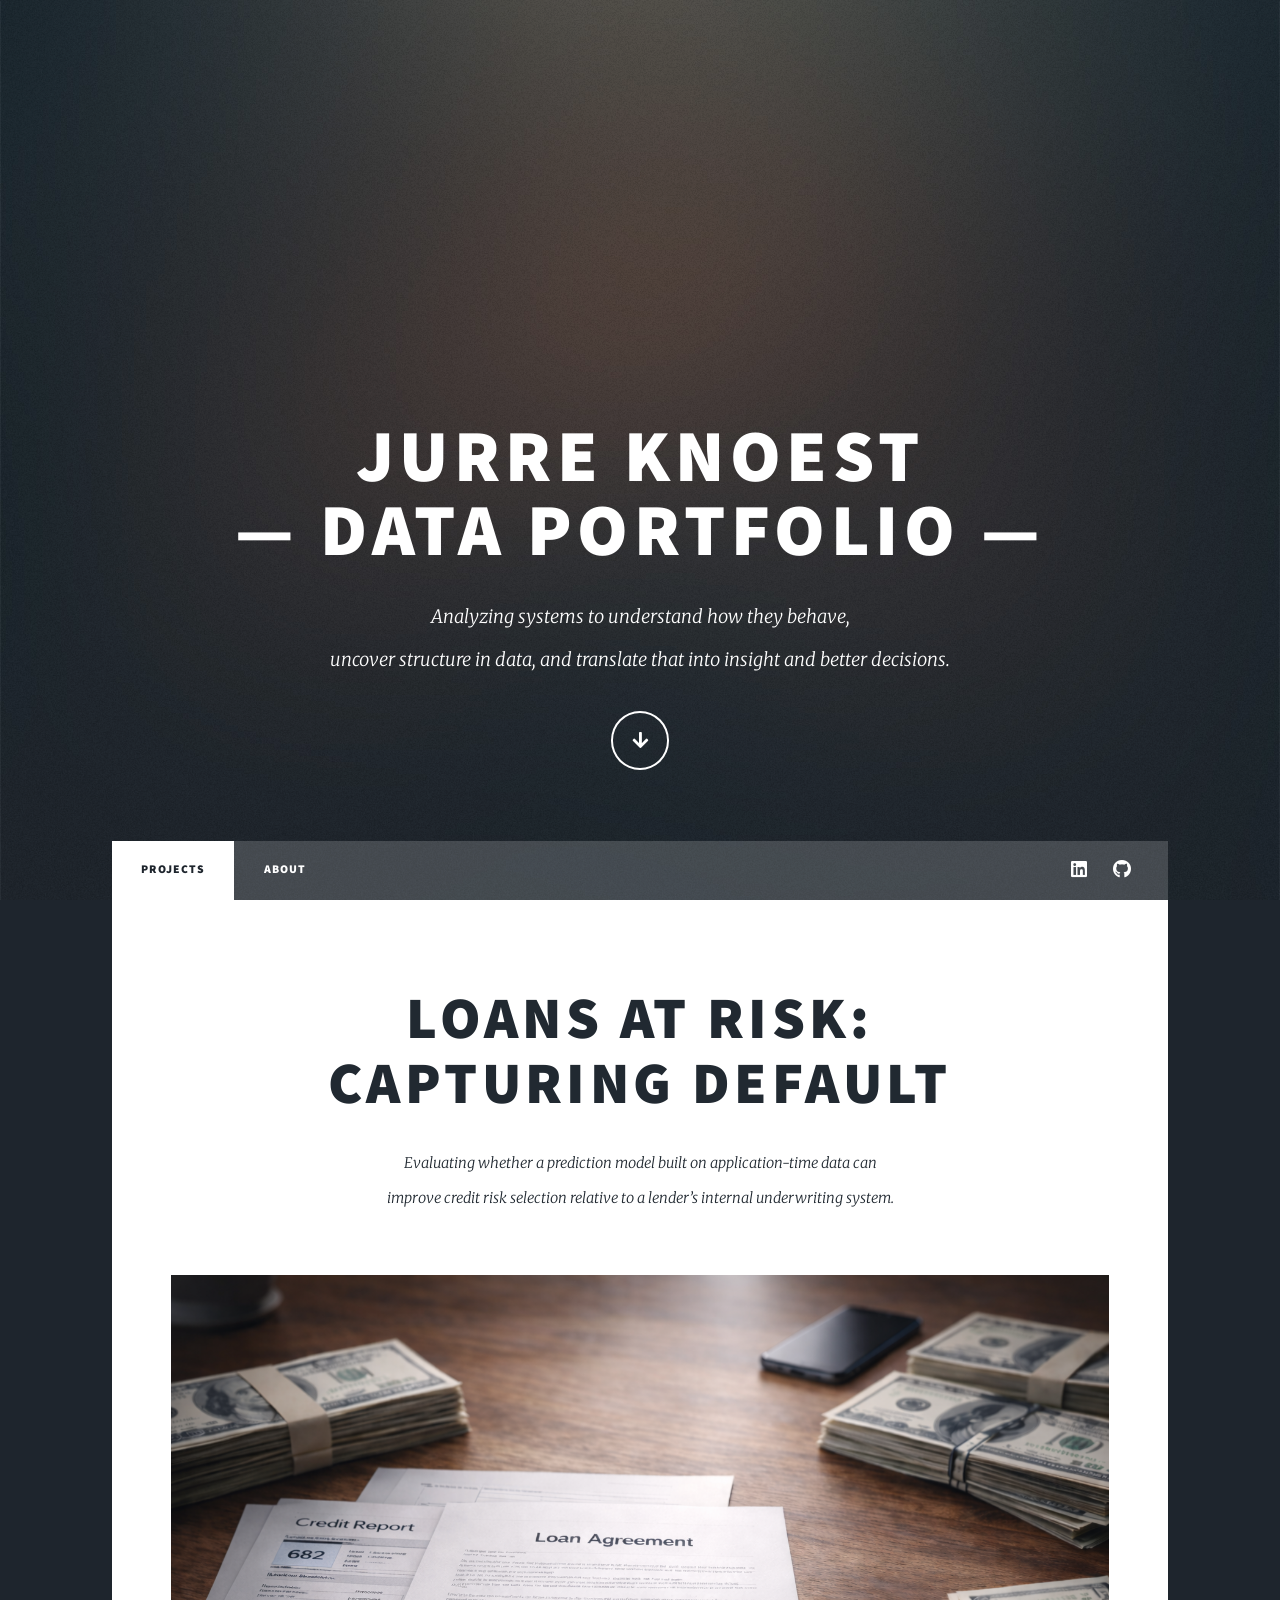
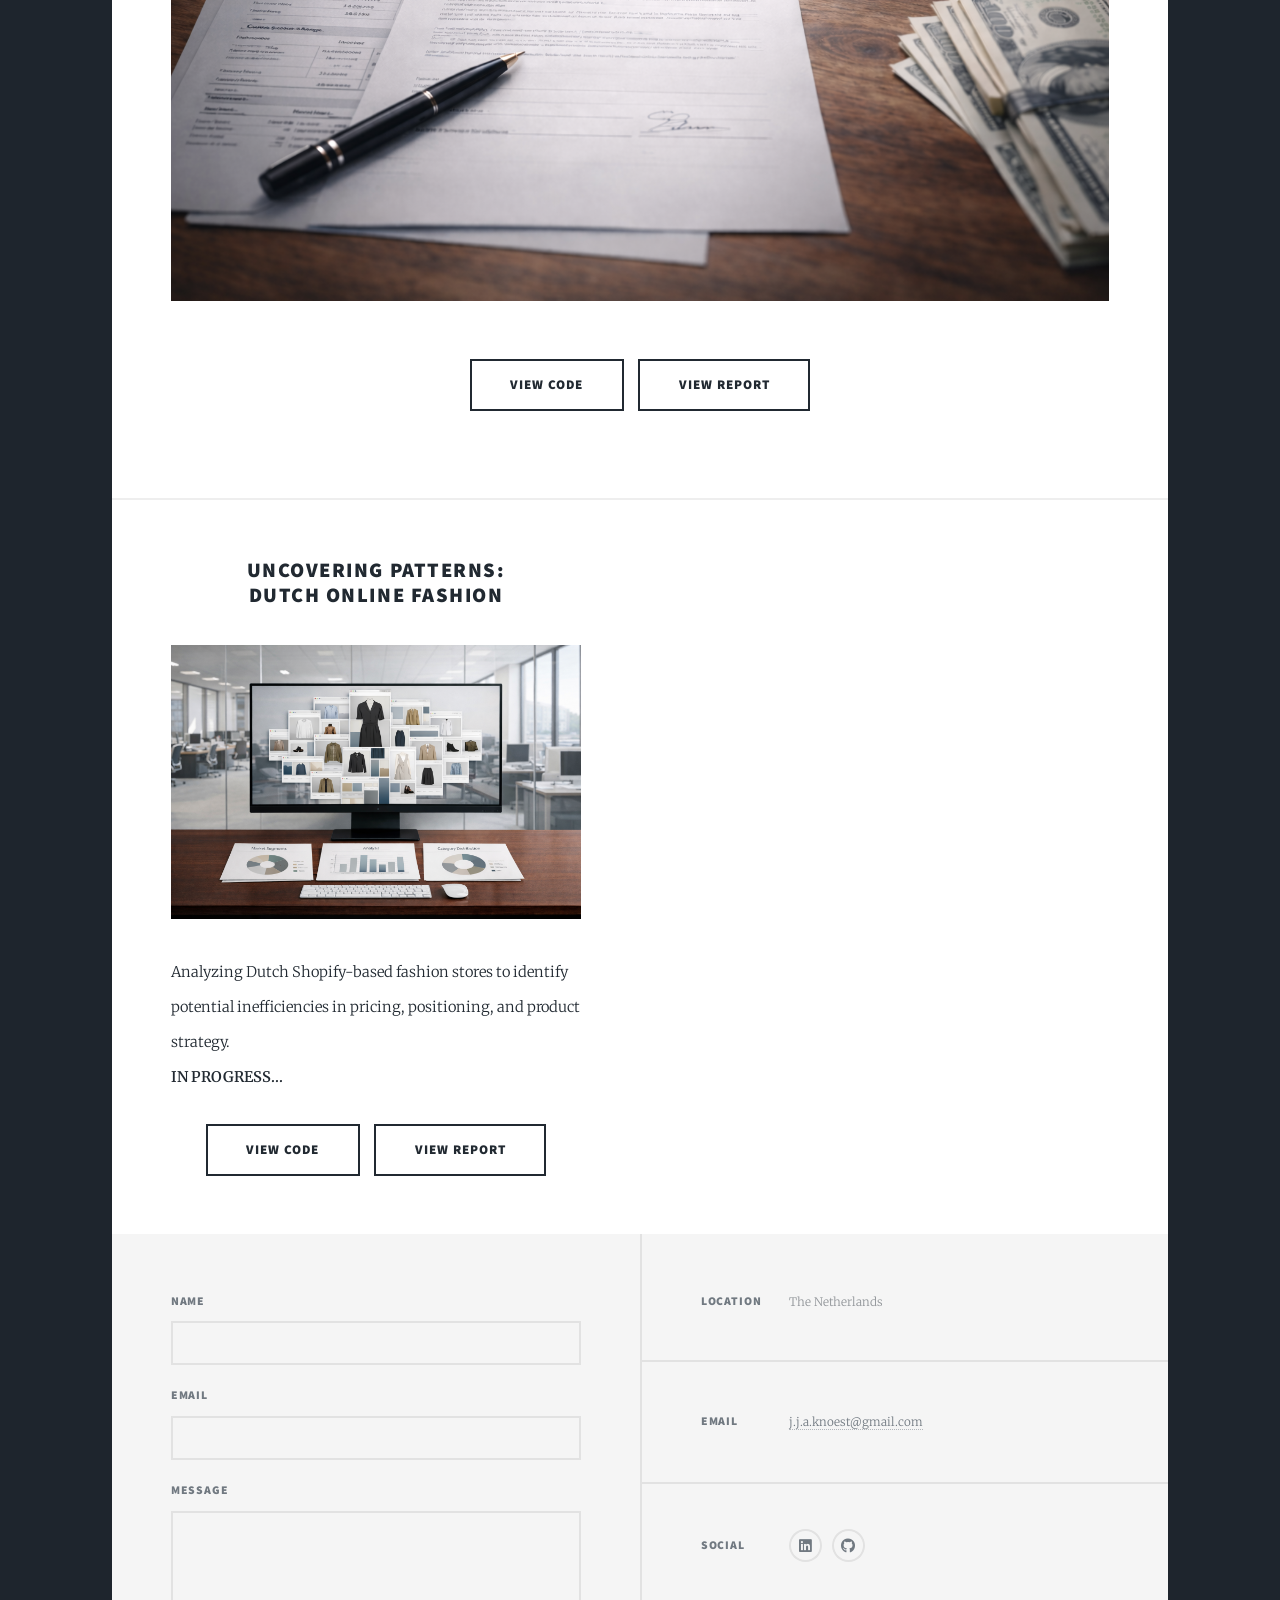
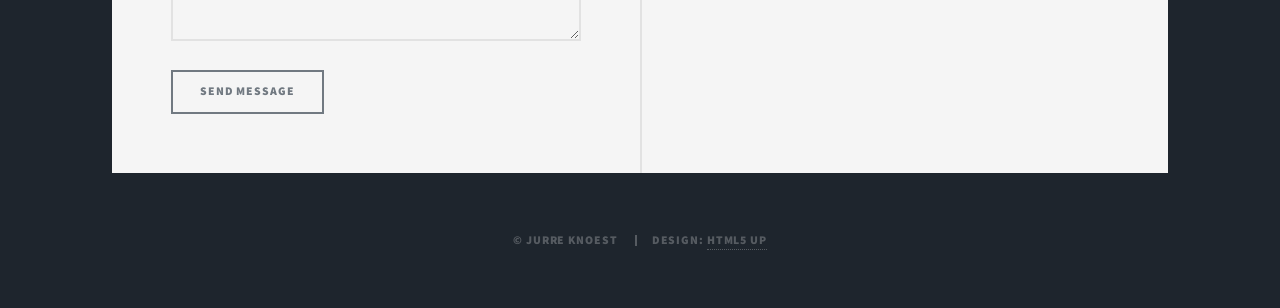
==== commit fcb916d4: "Restore portfolio index after file corruption and added images" ====
--- a/index.html
+++ b/index.html
@@ -64,10 +64,20 @@
 							improve credit risk selection relative to a lender’s internal underwriting system.
 						</p>
 					</header>
-					<a href="#" class="image main"><img src="images/loans_at_risk.png" alt="Loans at Risk project preview" /></a>
+					<a href="#" class="image main">
+						<img src="images/loans_at_risk.png" alt="Loans at Risk project preview" />
+					</a>
 					<ul class="actions special">
-						<li><a href="https://github.com/Mister-Sippi/loans-at-risk-capturing-default" class="button large">View Code</a></li>
-						<li><a href="https://github.com/Mister-Sippi/loans-at-risk-capturing-default/blob/main/reports/loans_at_risk_capturing_default_report.pdf" class="button large">View Report</a></li>
+						<li>
+							<a href="https://github.com/Mister-Sippi/loans-at-risk-capturing-default" class="button large">
+								View Code
+							</a>
+						</li>
+						<li>
+							<a href="https://github.com/Mister-Sippi/loans-at-risk-capturing-default/blob/main/reports/loans_at_risk_capturing_default_report.pdf" class="button large">
+								View Report
+							</a>
+						</li>
 					</ul>
 				</article>
 
@@ -78,7 +88,9 @@
 							<h2><a href="#">Uncovering Patterns:<br />
 							Dutch Online Fashion</a></h2>
 						</header>
-						<a href="#" class="image fit"><img src="images/uncovering_patterns_dutch_online_fashion.png" alt="Dutch online fashion project preview" /></a>
+						<a href="#" class="image fit">
+							<img src="images/uncovering_patterns_dutch_online_fashion.png" alt="Dutch online fashion project preview" />
+						</a>
 						<p>
 							Analyzing Dutch Shopify-based fashion stores to identify potential inefficiencies in pricing, positioning, and product strategy.<br />
 							<strong>IN PROGRESS...</strong>
@@ -115,20 +127,35 @@
 						</ul>
 					</form>
 				</section>
+
 				<section class="split contact">
 					<section class="alt">
 						<h3>Location</h3>
 						<p>The Netherlands</p>
 					</section>
+
 					<section>
 						<h3>Email</h3>
-						<p><a href="mailto:j.j.a.knoest@gmail.com">j.j.a.knoest@gmail.com</a></p>
+						<p>
+							<a href="mailto:j.j.a.knoest@gmail.com">
+								j.j.a.knoest@gmail.com
+							</a>
+						</p>
 					</section>
+
 					<section>
 						<h3>Social</h3>
 						<ul class="icons alt">
-							<li><a href="https://www.linkedin.com/in/jurre-knoest/" class="icon brands alt fa-linkedin"><span class="label">LinkedIn</span></a></li>
-							<li><a href="https://github.com/Mister-Sippi" class="icon brands alt fa-github"><span class="label">GitHub</span></a></li>
+							<li>
+								<a href="https://www.linkedin.com/in/jurre-knoest/" class="icon brands alt fa-linkedin">
+									<span class="label">LinkedIn</span>
+								</a>
+							</li>
+							<li>
+								<a href="https://github.com/Mister-Sippi" class="icon brands alt fa-github">
+									<span class="label">GitHub</span>
+								</a>
+							</li>
 						</ul>
 					</section>
 				</section>
--- a/assets/css/main.css
+++ b/assets/css/main.css
@@ -1,10 +1,10 @@
 @import url(fontawesome-all.min.css);
 @import url("https://fonts.googleapis.com/css?family=Merriweather:300,700,300italic,700italic|Source+Sans+Pro:900");
 
-/*
-	Massively by HTML5 UP
-	html5up.net | @ajlkn
-	Free for personal and commercial use under the CCA 3.0 license (html5up.net/license)
+/*
+	Massively by HTML5 UP
+	html5up.net | @ajlkn
+	Free for personal and commercial use under the CCA 3.0 license (html5up.net/license)
 */
 
 html, body, div, span, applet, object,
@@ -176,7 +176,7 @@
 	}
 
 	p {
-		text-align: justify;
+		text-align: left;
 		margin: 0 0 2rem 0;
 	}
 
@@ -4686,4 +4686,9 @@
 			visibility: visible;
 		}
 
-	}+	}
+
+#main > .posts > article h2 {
+    font-size: 1.4rem;
+    line-height: 1.2;
+}
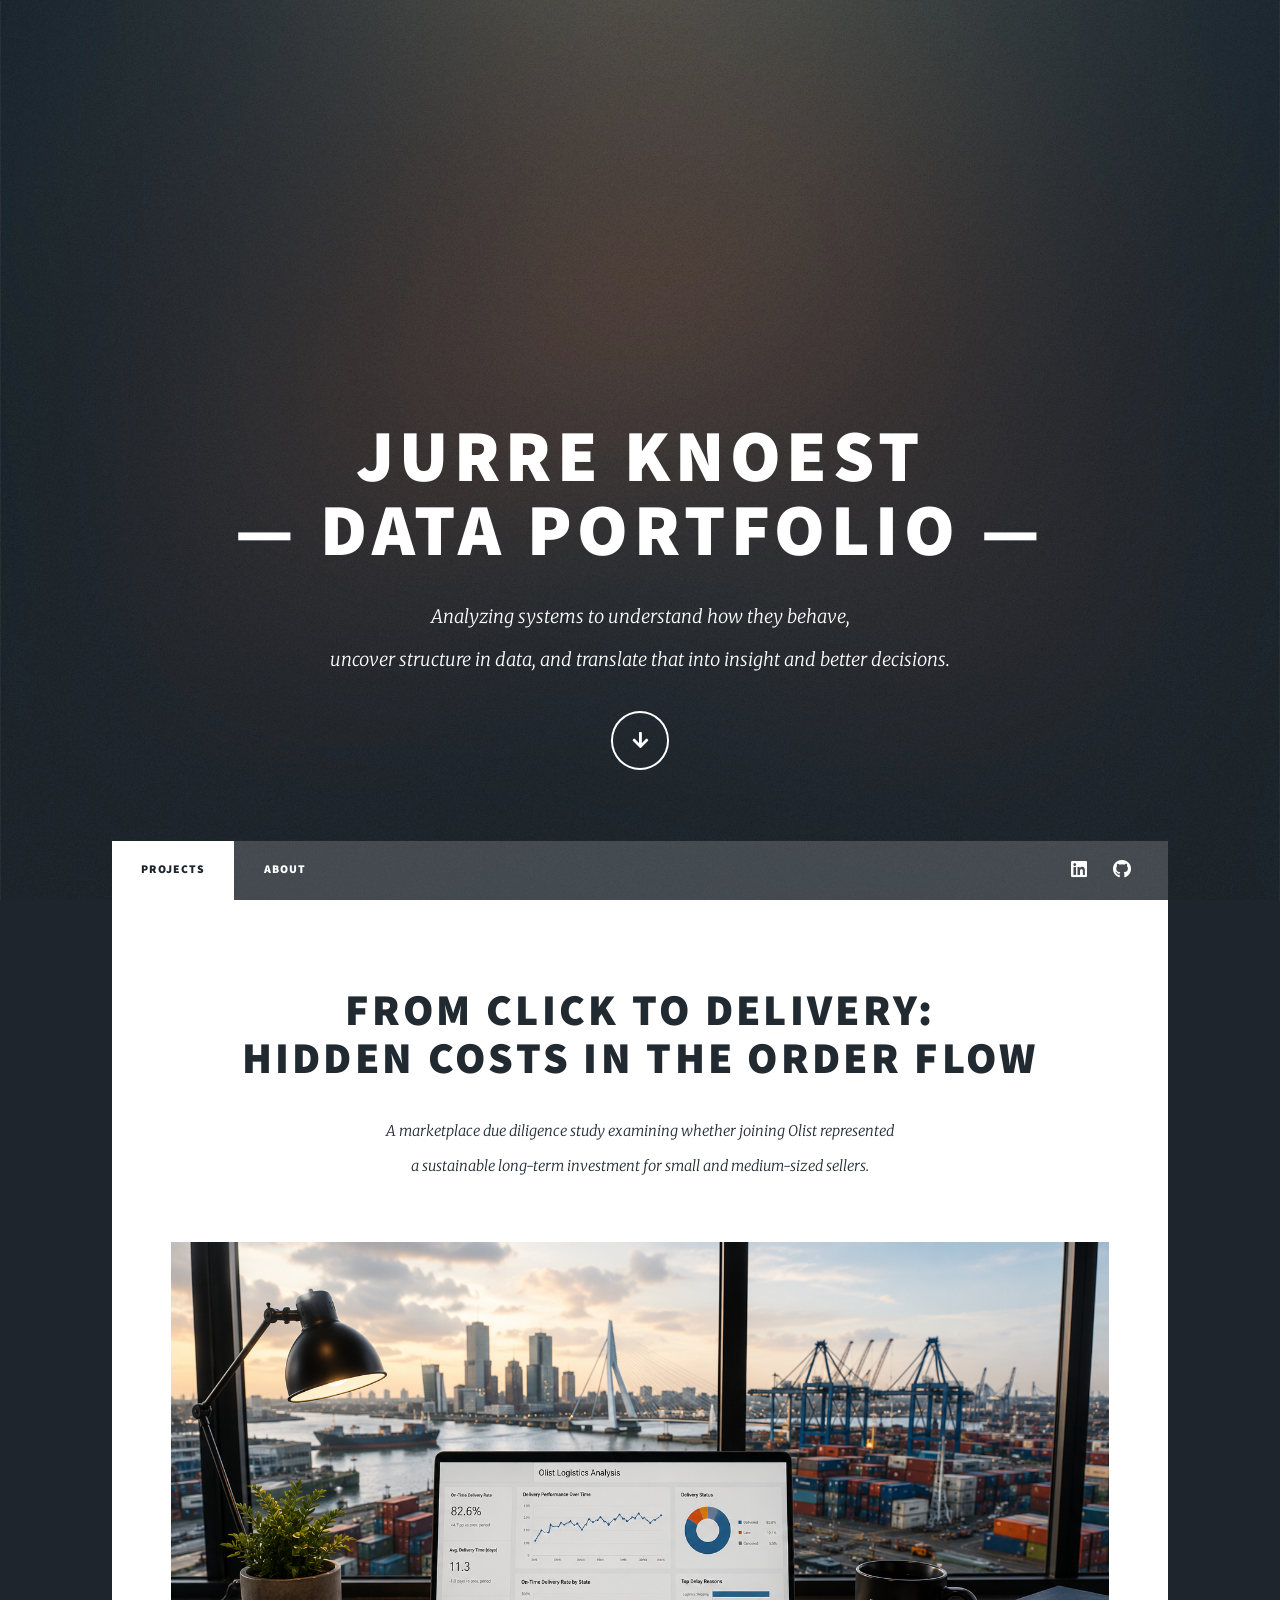
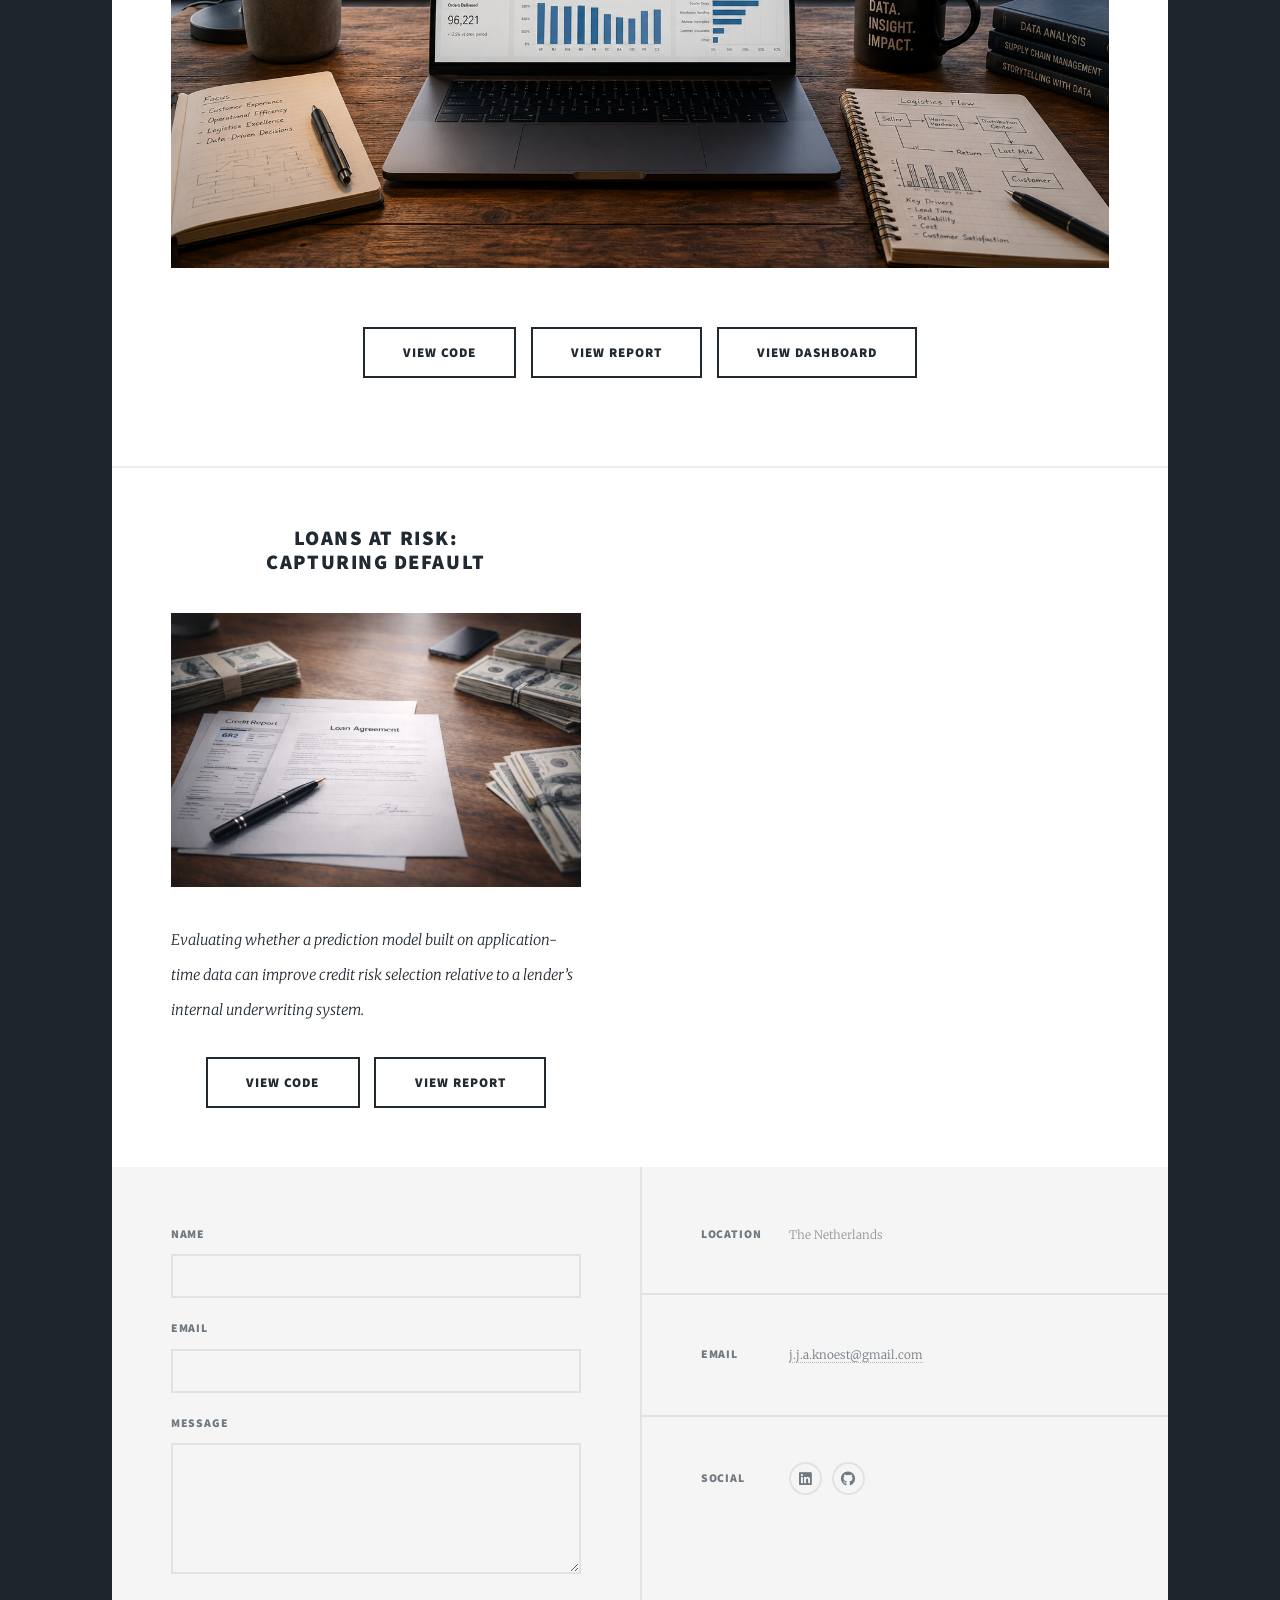
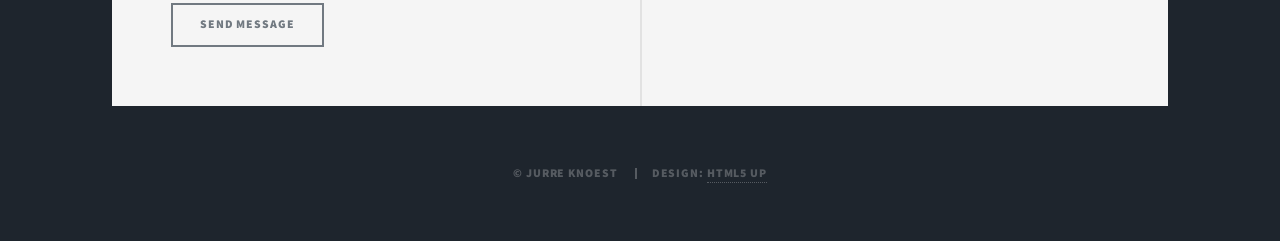
==== commit 8fe9cb49: "Build the web page added the project did the buttons and links" ====
--- a/index.html
+++ b/index.html
@@ -57,27 +57,20 @@
 				<!-- Featured Post -->
 				<article class="post featured">
 					<header class="major">
-						<h2><a href="#">Loans at Risk:<br />
-						Capturing Default</a></h2>
-						<p>
-							Evaluating whether a prediction model built on application-time data can <br />
-							improve credit risk selection relative to a lender’s internal underwriting system.
-						</p>
+						<h2 class="olist-title"><a href="#">From Click to Delivery:<br />
+						Hidden Costs in the Order Flow</a></h2>
+						<p> <em></em>
+							A marketplace due diligence study examining whether joining Olist represented <br /> a sustainable long-term
+							investment for small and medium-sized sellers.
+						</em></p>
 					</header>
 					<a href="#" class="image main">
-						<img src="images/loans_at_risk.png" alt="Loans at Risk project preview" />
+						<img src="images/from_click_to_delivery.png" alt="From Click to Delivery project preview" />
 					</a>
 					<ul class="actions special">
-						<li>
-							<a href="https://github.com/Mister-Sippi/loans-at-risk-capturing-default" class="button large">
-								View Code
-							</a>
-						</li>
-						<li>
-							<a href="https://github.com/Mister-Sippi/loans-at-risk-capturing-default/blob/main/reports/loans_at_risk_capturing_default_report.pdf" class="button large">
-								View Report
-							</a>
-						</li>
+						<li><a href="https://github.com/Mister-Sippi/from_click_to_delivery_hidden_costs_in_the_order_flow" class="button large">View Code</a></li>
+						<li><a href="https://github.com/Mister-Sippi/from_click_to_delivery_hidden_costs_in_the_order_flow/blob/main/reports/from_click_to_delivery_hidden_costs_in_the_order_flow_report.pdf" class="button large">View Report</a></li>
+						<li><a href="elements.html" class="button large">View Dashboard</a></li>
 					</ul>
 				</article>
 
@@ -85,19 +78,26 @@
 				<section class="posts">
 					<article>
 						<header>
-							<h2><a href="#">Uncovering Patterns:<br />
-							Dutch Online Fashion</a></h2>
+							<h2><a href="#">Loans at Risk:<br />
+							Capturing Default</a></h2>
 						</header>
 						<a href="#" class="image fit">
-							<img src="images/uncovering_patterns_dutch_online_fashion.png" alt="Dutch online fashion project preview" />
+							<img src="images/loans_at_risk.png" alt="Loans at Risk project preview" />
 						</a>
-						<p>
-							Analyzing Dutch Shopify-based fashion stores to identify potential inefficiencies in pricing, positioning, and product strategy.<br />
-							<strong>IN PROGRESS...</strong>
-						</p>
+						<p><em>
+							Evaluating whether a prediction model built on application-time data can improve credit risk selection relative to a lender’s internal underwriting system.
+						</em></p>
 						<ul class="actions special">
-							<li><a href="#" class="button large">View Code</a></li>
-							<li><a href="#" class="button large">View Report</a></li>
+							<li>
+								<a href="https://github.com/Mister-Sippi/loans-at-risk-capturing-default" class="button large">
+									View Code
+								</a>
+							</li>
+							<li>
+								<a href="https://github.com/Mister-Sippi/loans-at-risk-capturing-default/blob/main/reports/loans_at_risk_capturing_default_report.pdf" class="button large">
+									View Report
+								</a>
+							</li>
 						</ul>
 					</article>
 				</section>
--- a/assets/css/main.css
+++ b/assets/css/main.css
@@ -4691,4 +4691,8 @@
 #main > .posts > article h2 {
     font-size: 1.4rem;
     line-height: 1.2;
+}
+
+.olist-title {
+    font-size: 3rem !important;
 }
